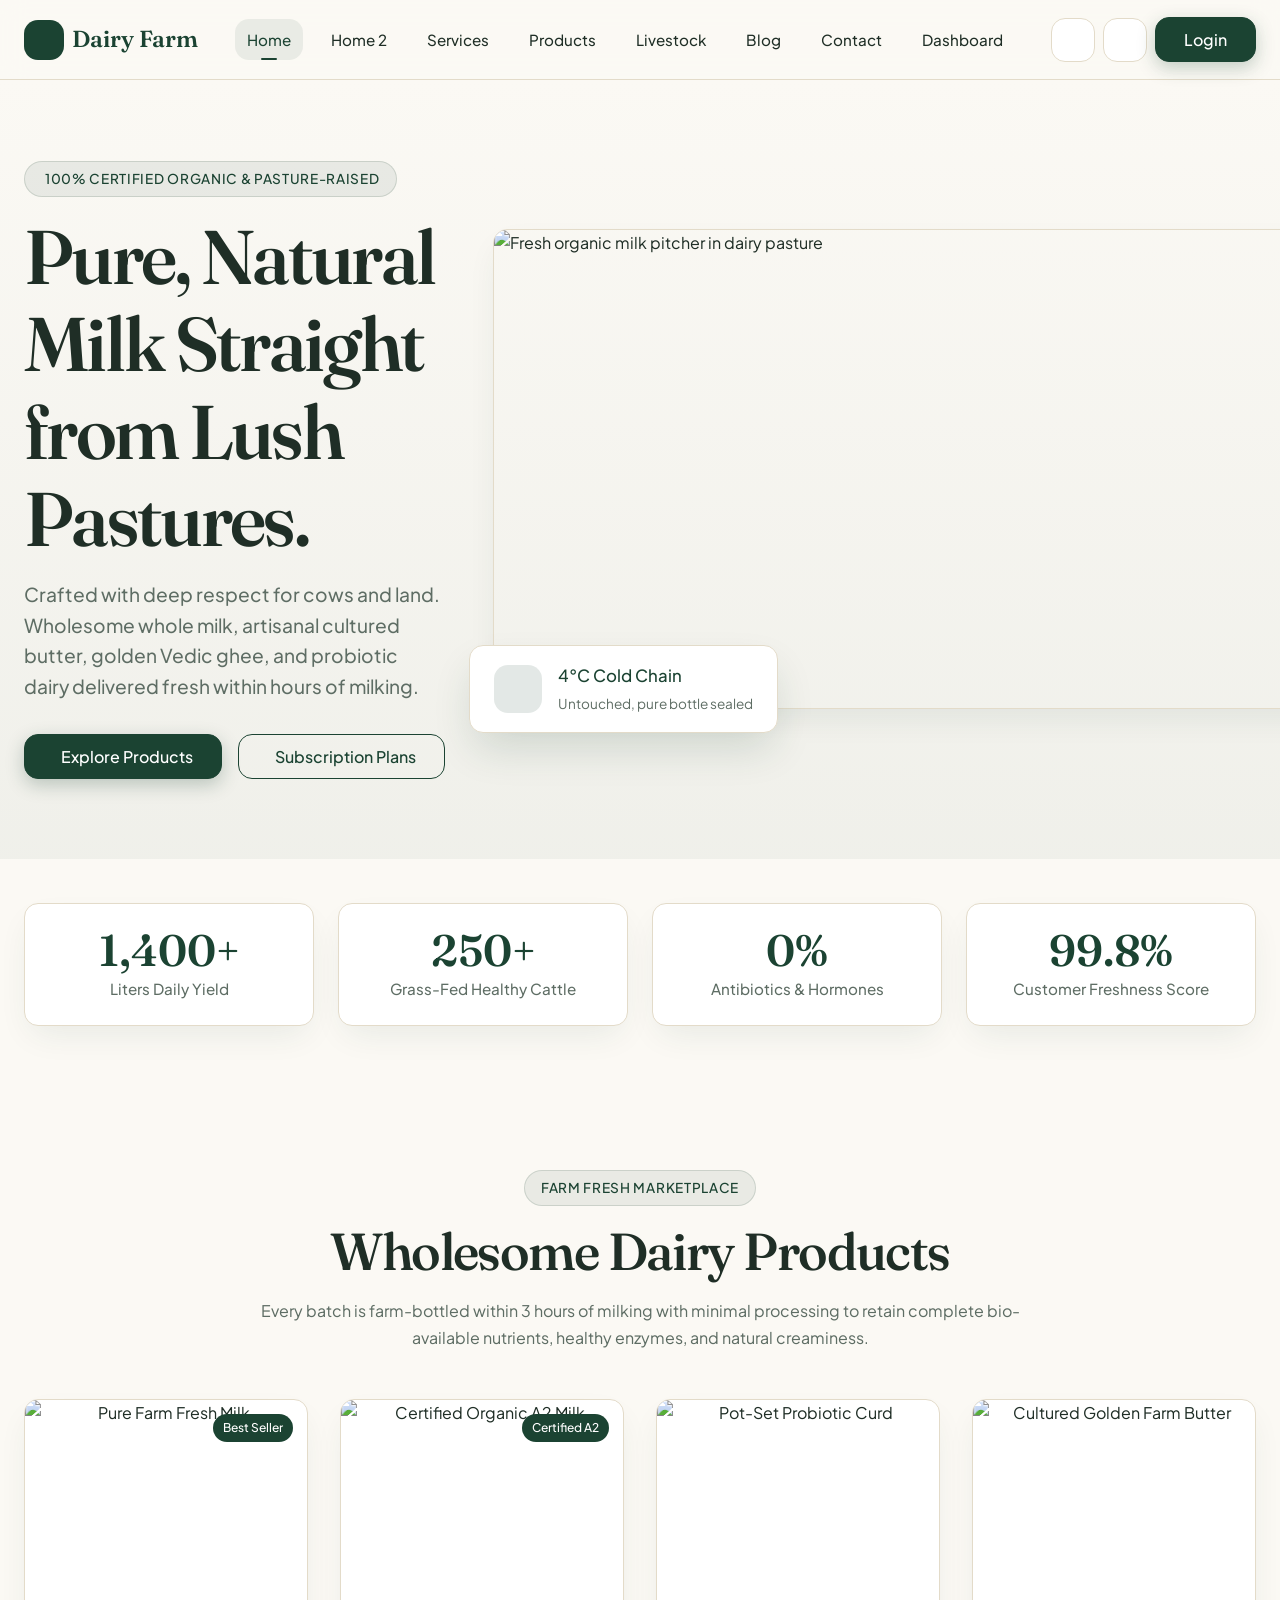
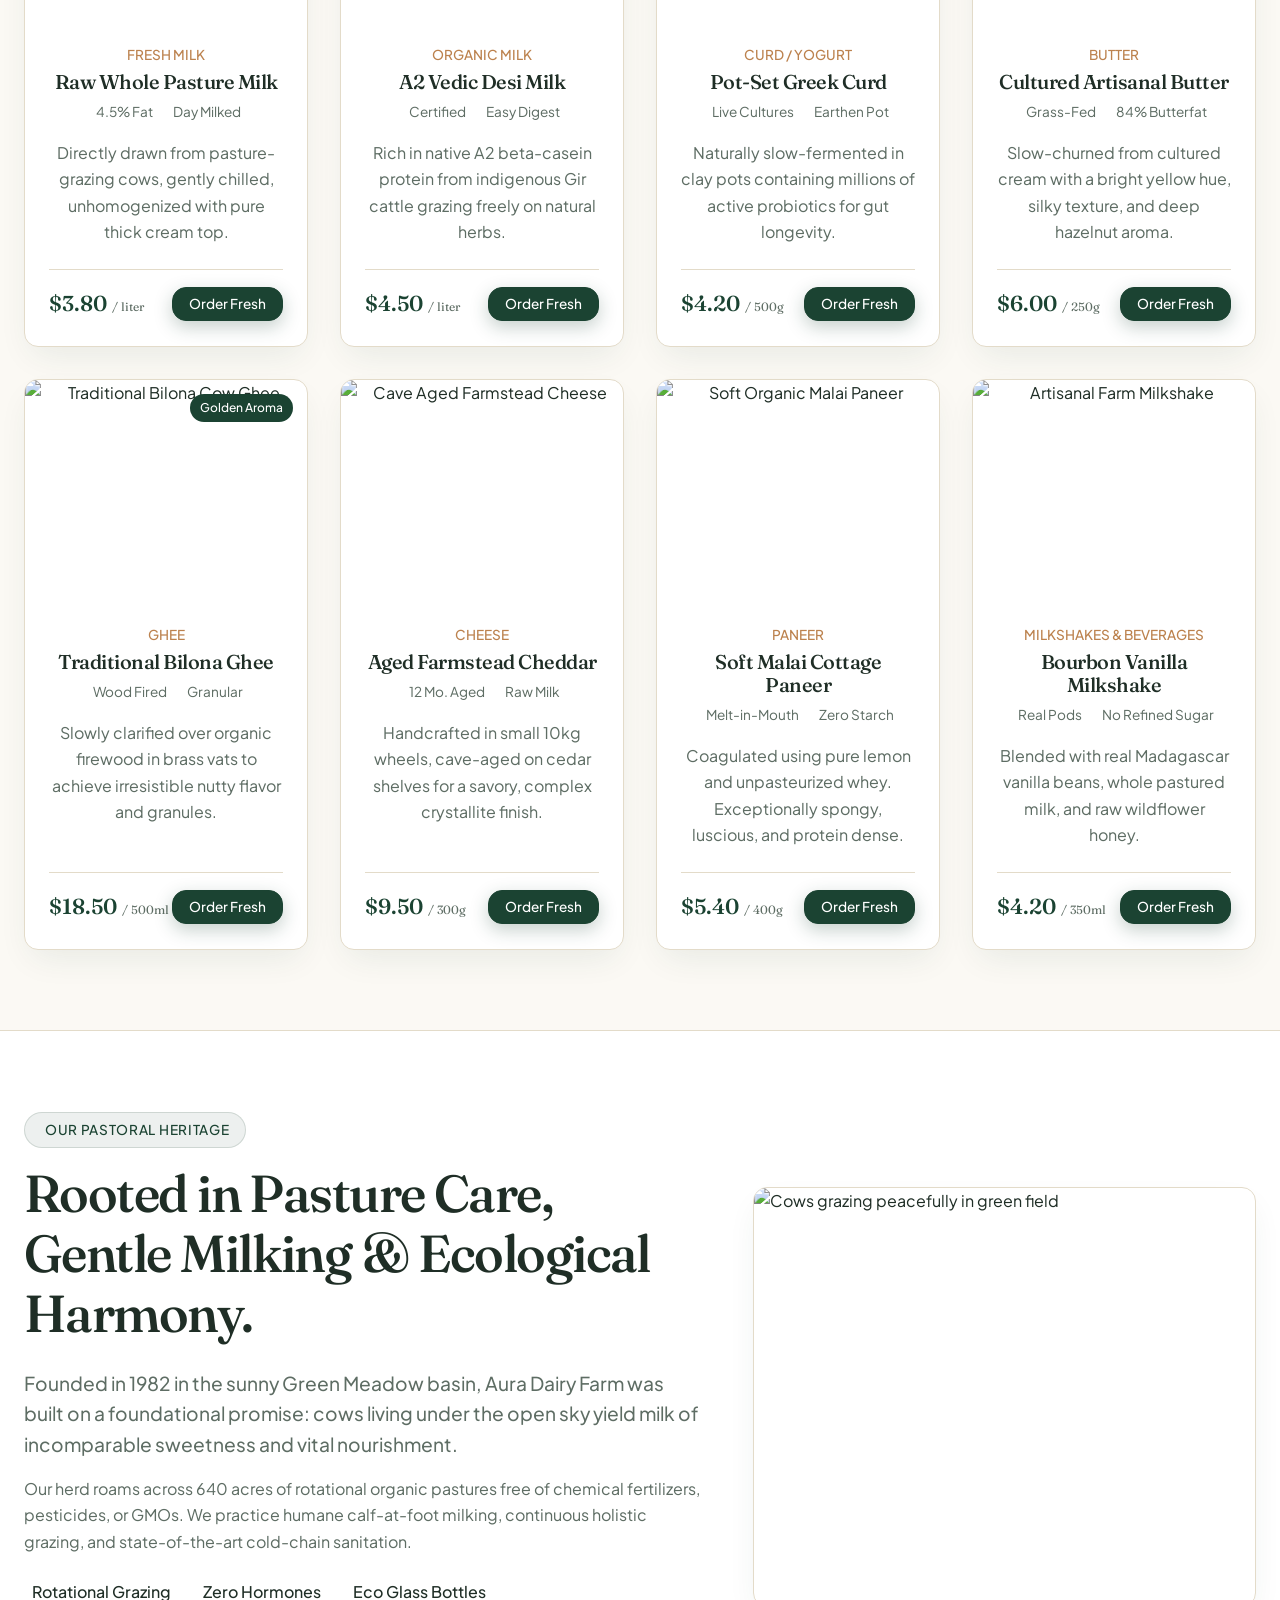
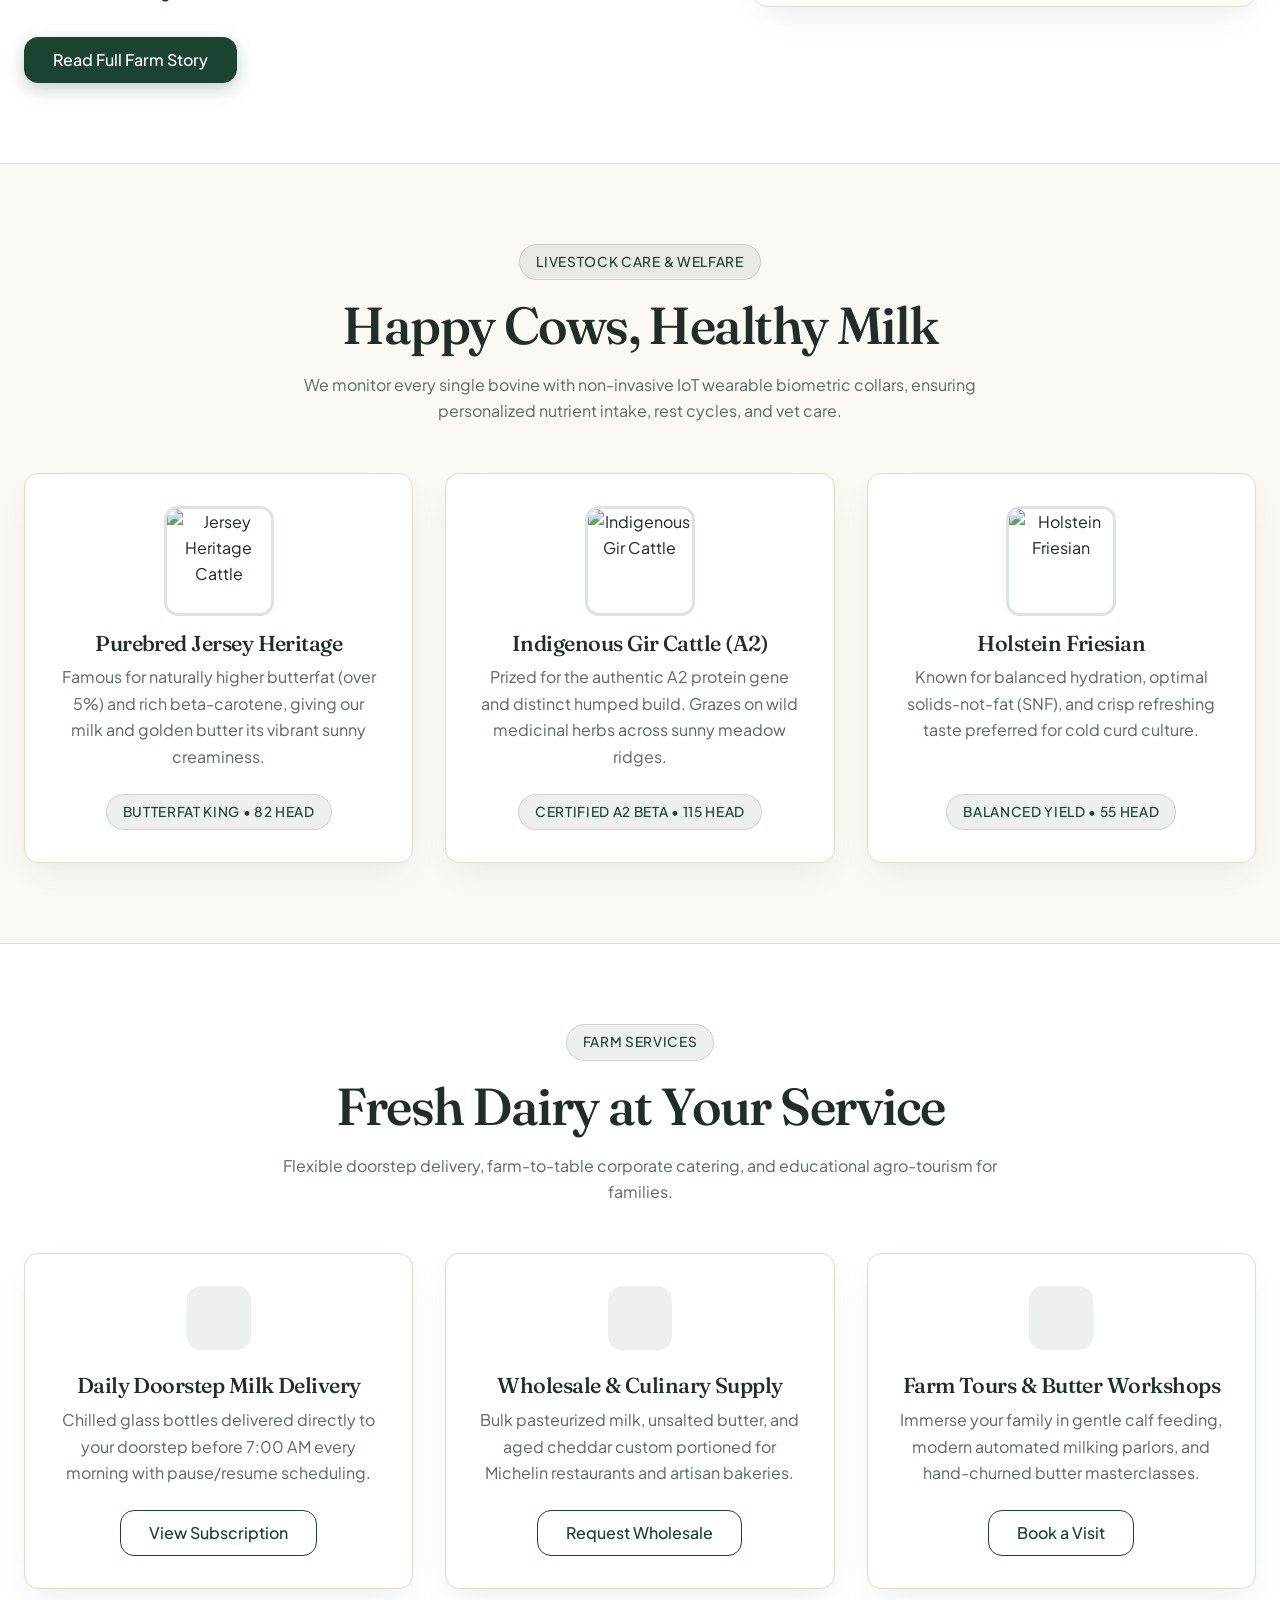
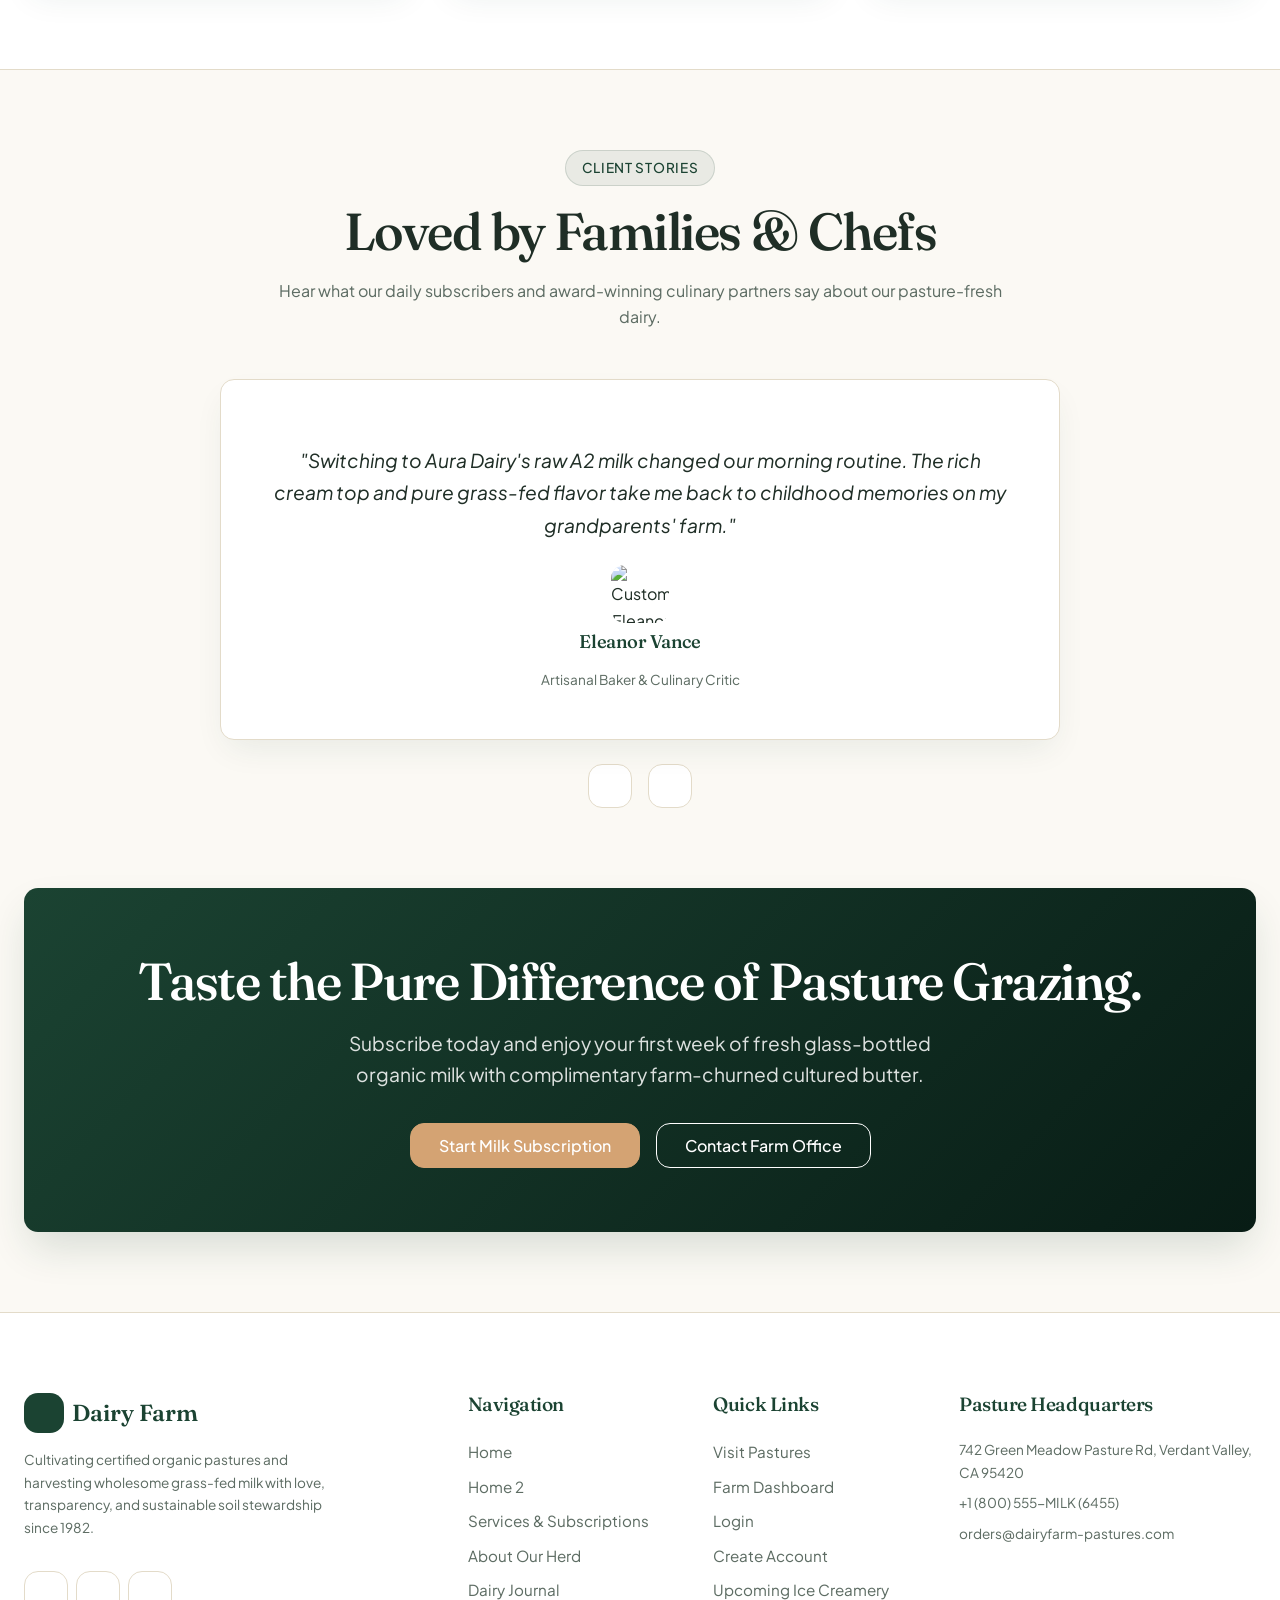
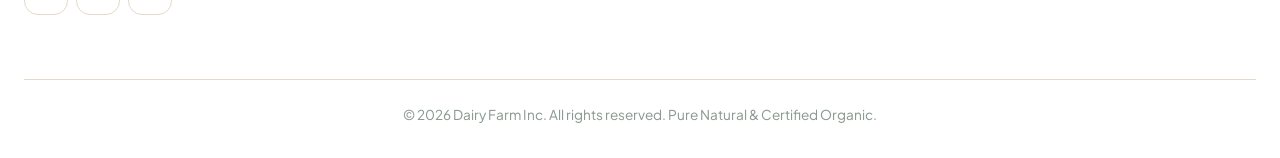
==== index.html @ 97880fdf "first commit" ====
<!DOCTYPE html>
<html lang="en">
<head>
  <meta charset="UTF-8">
  <meta name="viewport" content="width=device-width, initial-scale=1.0">
  <title>Dairy Farm - Pure Organic Milk & Artisanal Dairy Products</title>
  <meta name="description" content="Experience 100% grass-fed organic milk, farm-fresh butter, artisanal ghee, curd, and natural dairy products delivered fresh daily from pasture to doorstep.">
  
  <!-- Favicon -->
  <link rel="icon" type="image/svg+xml" href="data:image/svg+xml,<svg xmlns='http://www.w3.org/2000/svg' viewBox='0 0 24 24' fill='%231b4332'><path d='M19 13v6a2 2 0 0 1-2 2H7a2 2 0 0 1-2-2v-6a7 7 0 1 1 14 0z'/></svg>">
  
  <!-- Phosphor Icons CDN -->
  <link rel="stylesheet" type="text/css" href="https://unpkg.com/@phosphor-icons/web@2.1.1/src/regular/style.css">
  <link rel="stylesheet" type="text/css" href="https://unpkg.com/@phosphor-icons/web@2.1.1/src/bold/style.css">

  <!-- Core Stylesheets -->
  <link rel="stylesheet" href="assets/css/style.css">
  <link rel="stylesheet" href="assets/css/rtl.css">

  <!-- JSON-LD Structured Data for Local Farm Business -->
  <script type="application/ld+json">
  {
    "@context": "https://schema.org",
    "@type": "DairyFarm",
    "name": "Aura Dairy Farm",
    "image": "https://images.unsplash.com/photo-1500595046743-cd271d694d30?auto=format&fit=crop&w=1200&q=80",
    "description": "Artisanal dairy farm specializing in 100% grass-fed raw and pasteurized organic milk, handcrafted curd, cultured butter, and pure cow ghee.",
    "telephone": "+1-800-555-MILK",
    "address": {
      "@type": "PostalAddress",
      "streetAddress": "742 Green Meadow Pasture Rd",
      "addressLocality": "Verdant Valley",
      "addressRegion": "CA",
      "postalCode": "95420",
      "addressCountry": "US"
    },
    "openingHoursSpecification": {
      "@type": "OpeningHoursSpecification",
      "dayOfWeek": ["Monday", "Tuesday", "Wednesday", "Thursday", "Friday", "Saturday", "Sunday"],
      "opens": "05:00",
      "closes": "19:00"
    }
  }
  </script>
</head>
<body>

  <!-- ==========================================================================
       HEADER & NAVIGATION (STEP 4)
       ========================================================================== -->
  <header class="site-header">
    <div class="container header-container">
      <!-- Logo -->
      <a href="index.html" class="site-logo" aria-label="Dairy Farm Homepage">
        <span class="logo-icon-wrap">
          <i class="ph-bold ph-drop"></i>
        </span>
        Dairy Farm
      </a>

      <!-- Desktop Nav (>1024px) -->
      <nav class="nav-desktop" aria-label="Main Navigation">
        <a href="index.html" class="nav-link active">Home</a>
        <a href="home2.html" class="nav-link">Home 2</a>
        <a href="services.html" class="nav-link">Services</a>
        <a href="#products" class="nav-link">Products</a>
        <a href="#livestock" class="nav-link">Livestock</a>
        <a href="blog.html" class="nav-link">Blog</a>
        <a href="contact.html" class="nav-link">Contact</a>
        <a href="dashboard.html" class="nav-link">Dashboard</a>
      </nav>

      <!-- Header Actions -->
      <div class="header-actions">
        <!-- RTL Toggle Button (Double Arrow Icon ⇆) -->
        <button type="button" class="btn-icon rtl-toggle-btn" aria-label="Toggle RTL Direction" title="Toggle RTL">
          <i class="ph-bold ph-arrows-left-right"></i>
        </button>

        <!-- Theme Toggle (Visible only on >1024px) -->
        <button type="button" class="btn-icon theme-toggle-btn" aria-label="Toggle Dark/Light Mode" title="Toggle Theme">
          <i class="ph-bold ph-moon"></i>
        </button>

        <!-- Login Button labeled strictly "Login" -->
        <a href="login.html" class="btn btn-primary" id="headerLoginBtn">Login</a>

        <!-- Hamburger Button (<= 1024px) -->
        <button type="button" class="hamburger-btn" aria-label="Open Mobile Menu">
          <i class="ph-bold ph-list"></i>
        </button>
      </div>
    </div>
  </header>

  <!-- Mobile Slide Drawer Overlay & Menu (<= 1024px) -->
  <div class="mobile-drawer-overlay"></div>
  <aside class="mobile-drawer" aria-label="Mobile Menu">
    <div class="drawer-header">
      <a href="index.html" class="site-logo">
        <span class="logo-icon-wrap"><i class="ph-bold ph-drop"></i></span>
        Dairy Farm
      </a>
      <button type="button" class="drawer-close-btn" aria-label="Close Menu">
        <i class="ph-bold ph-x"></i>
      </button>
    </div>

    <nav class="mobile-nav-links">
      <a href="index.html" class="mobile-nav-link active"><i class="ph ph-house"></i> Home</a>
      <a href="home2.html" class="mobile-nav-link"><i class="ph ph-sparkle"></i> Home 2</a>
      <a href="services.html" class="mobile-nav-link"><i class="ph ph-gear"></i> Services</a>
      <a href="#products" class="mobile-nav-link"><i class="ph ph-shopping-bag"></i> Products</a>
      <a href="#livestock" class="mobile-nav-link"><i class="ph ph-paw-print"></i> Livestock</a>
      <a href="blog.html" class="mobile-nav-link"><i class="ph ph-newspaper"></i> Blog</a>
      <a href="contact.html" class="mobile-nav-link"><i class="ph ph-envelope-simple"></i> Contact</a>
      <a href="dashboard.html" class="mobile-nav-link"><i class="ph ph-chart-pie-slice"></i> Dashboard</a>
    </nav>

    <div class="drawer-footer-actions">
      <!-- Step 6: Theme toggle placed INSIDE hamburger drawer for <= 1024px -->
      <div class="drawer-toggle-row">
        <span>Dark Mode</span>
        <button type="button" class="btn-icon theme-toggle-btn" aria-label="Toggle Dark Mode">
          <i class="ph-bold ph-moon"></i>
        </button>
      </div>
      <div class="drawer-toggle-row">
        <span>RTL Layout</span>
        <button type="button" class="btn-icon rtl-toggle-btn" aria-label="Toggle RTL Direction">
          <i class="ph-bold ph-arrows-left-right"></i>
        </button>
      </div>
      <a href="login.html" class="btn btn-primary" style="width: 100%;">Login</a>
    </div>
  </aside>

  <main>
    <!-- ==========================================================================
         1. HERO SECTION (STEP 9.1 & 11: ANIMATIONS REQUIRED)
         ========================================================================== -->
    <section class="hero-section">
      <div class="container hero-content-wrap">
        <div class="hero-text">
          <div class="section-badge">
            <i class="ph-bold ph-leaf"></i> 100% Certified Organic & Pasture-Raised
          </div>
          <h1 class="hero-title">Pure, Natural Milk Straight from Lush Pastures.</h1>
          <p class="hero-subtitle">
            Crafted with deep respect for cows and land. Wholesome whole milk, artisanal cultured butter, golden Vedic ghee, and probiotic dairy delivered fresh within hours of milking.
          </p>
          <div class="hero-btn-group">
            <a href="#products" class="btn btn-primary">
              <i class="ph-bold ph-shopping-cart"></i> Explore Products
            </a>
            <a href="services.html" class="btn btn-secondary">
              <i class="ph-bold ph-calendar-check"></i> Subscription Plans
            </a>
          </div>
        </div>

        <div class="hero-media-wrap">
          <img src="https://images.unsplash.com/photo-1527153857715-3908f2ae5e81?auto=format&fit=crop&w=900&q=80" alt="Fresh organic milk pitcher in dairy pasture" class="hero-main-img" width="900" height="480">
          <div class="hero-floating-card">
            <div class="hero-floating-icon">
              <i class="ph-bold ph-shield-check"></i>
            </div>
            <div>
              <strong style="display: block; font-size: 1.05rem; color: var(--color-primary);">4°C Cold Chain</strong>
              <small style="color: var(--color-text-muted);">Untouched, pure bottle sealed</small>
            </div>
          </div>
        </div>
      </div>
    </section>

    <!-- ==========================================================================
         2. CORE STATS / QUALITY METRICS
         ========================================================================== -->
    <section class="container" style="margin-block-start: -20px; position: relative; z-index: 10;">
      <div class="metrics-grid">
        <div class="metric-item">
          <span class="metric-value">1,400+</span>
          <span class="metric-label">Liters Daily Yield</span>
        </div>
        <div class="metric-item">
          <span class="metric-value">250+</span>
          <span class="metric-label">Grass-Fed Healthy Cattle</span>
        </div>
        <div class="metric-item">
          <span class="metric-value">0%</span>
          <span class="metric-label">Antibiotics & Hormones</span>
        </div>
        <div class="metric-item">
          <span class="metric-value">99.8%</span>
          <span class="metric-label">Customer Freshness Score</span>
        </div>
      </div>
    </section>

    <!-- ==========================================================================
         3. PRODUCT CATEGORIES (STEP 9 & Niche Specifics)
         Fresh Milk, Organic Milk, Curd/Yogurt, Butter, Ghee, Cheese, Paneer, Milkshakes
         ========================================================================== -->
    <section class="section-padding" id="products">
      <div class="container">
        <div class="section-header">
          <span class="section-badge">Farm Fresh Marketplace</span>
          <h2 class="section-title">Wholesome Dairy Products</h2>
          <p class="section-subtext">Every batch is farm-bottled within 3 hours of milking with minimal processing to retain complete bio-available nutrients, healthy enzymes, and natural creaminess.</p>
        </div>

        <div class="card-grid">
          <!-- 1. Fresh Milk -->
          <article class="product-card product-item-wrap" data-category="milk">
            <span class="product-badge">Best Seller</span>
            <div class="product-thumb-wrap">
              <img src="https://images.unsplash.com/photo-1550583724-b2692b85b150?auto=format&fit=crop&w=600&q=80" alt="Pure Farm Fresh Milk" class="product-thumb" loading="lazy">
            </div>
            <div class="product-content">
              <span class="product-category-tag">Fresh Milk</span>
              <h3 class="product-title">Raw Whole Pasture Milk</h3>
              <div class="product-specs">
                <span class="product-spec-item"><i class="ph ph-drop"></i> 4.5% Fat</span>
                <span class="product-spec-item"><i class="ph ph-clock"></i> Day Milked</span>
              </div>
              <p class="card-text">Directly drawn from pasture-grazing cows, gently chilled, unhomogenized with pure thick cream top.</p>
              <div class="product-price-row">
                <span class="product-price">$3.80 <small style="font-size:0.75rem; color:var(--color-text-muted);">/ liter</small></span>
                <a href="services.html" class="btn btn-primary" style="padding: 8px 16px; font-size: 0.85rem;">Order Fresh</a>
              </div>
            </div>
          </article>

          <!-- 2. Organic Milk -->
          <article class="product-card product-item-wrap" data-category="milk">
            <span class="product-badge">Certified A2</span>
            <div class="product-thumb-wrap">
              <img src="https://images.unsplash.com/photo-1563636619-e9143da7973b?auto=format&fit=crop&w=600&q=80" alt="Certified Organic A2 Milk" class="product-thumb" loading="lazy">
            </div>
            <div class="product-content">
              <span class="product-category-tag">Organic Milk</span>
              <h3 class="product-title">A2 Vedic Desi Milk</h3>
              <div class="product-specs">
                <span class="product-spec-item"><i class="ph ph-certificate"></i> Certified</span>
                <span class="product-spec-item"><i class="ph ph-heart"></i> Easy Digest</span>
              </div>
              <p class="card-text">Rich in native A2 beta-casein protein from indigenous Gir cattle grazing freely on natural herbs.</p>
              <div class="product-price-row">
                <span class="product-price">$4.50 <small style="font-size:0.75rem; color:var(--color-text-muted);">/ liter</small></span>
                <a href="services.html" class="btn btn-primary" style="padding: 8px 16px; font-size: 0.85rem;">Order Fresh</a>
              </div>
            </div>
          </article>

          <!-- 3. Curd / Yogurt -->
          <article class="product-card product-item-wrap" data-category="cultured">
            <div class="product-thumb-wrap">
              <img src="https://images.unsplash.com/photo-1488477181946-6428a0291777?auto=format&fit=crop&w=600&q=80" alt="Pot-Set Probiotic Curd" class="product-thumb" loading="lazy">
            </div>
            <div class="product-content">
              <span class="product-category-tag">Curd / Yogurt</span>
              <h3 class="product-title">Pot-Set Greek Curd</h3>
              <div class="product-specs">
                <span class="product-spec-item"><i class="ph ph-shield-plus"></i> Live Cultures</span>
                <span class="product-spec-item"><i class="ph ph-sparkle"></i> Earthen Pot</span>
              </div>
              <p class="card-text">Naturally slow-fermented in clay pots containing millions of active probiotics for gut longevity.</p>
              <div class="product-price-row">
                <span class="product-price">$4.20 <small style="font-size:0.75rem; color:var(--color-text-muted);">/ 500g</small></span>
                <a href="services.html" class="btn btn-primary" style="padding: 8px 16px; font-size: 0.85rem;">Order Fresh</a>
              </div>
            </div>
          </article>

          <!-- 4. Butter -->
          <article class="product-card product-item-wrap" data-category="butter">
            <div class="product-thumb-wrap">
              <img src="https://images.unsplash.com/photo-1589985270826-4b7bb135bc9d?auto=format&fit=crop&w=600&q=80" alt="Cultured Golden Farm Butter" class="product-thumb" loading="lazy">
            </div>
            <div class="product-content">
              <span class="product-category-tag">Butter</span>
              <h3 class="product-title">Cultured Artisanal Butter</h3>
              <div class="product-specs">
                <span class="product-spec-item"><i class="ph ph-flower"></i> Grass-Fed</span>
                <span class="product-spec-item"><i class="ph ph-scales"></i> 84% Butterfat</span>
              </div>
              <p class="card-text">Slow-churned from cultured cream with a bright yellow hue, silky texture, and deep hazelnut aroma.</p>
              <div class="product-price-row">
                <span class="product-price">$6.00 <small style="font-size:0.75rem; color:var(--color-text-muted);">/ 250g</small></span>
                <a href="services.html" class="btn btn-primary" style="padding: 8px 16px; font-size: 0.85rem;">Order Fresh</a>
              </div>
            </div>
          </article>

          <!-- 5. Ghee -->
          <article class="product-card product-item-wrap" data-category="ghee">
            <span class="product-badge">Golden Aroma</span>
            <div class="product-thumb-wrap">
              <img src="https://images.unsplash.com/photo-1628088062854-d1870b4553da?auto=format&fit=crop&w=600&q=80" alt="Traditional Bilona Cow Ghee" class="product-thumb" loading="lazy">
            </div>
            <div class="product-content">
              <span class="product-category-tag">Ghee</span>
              <h3 class="product-title">Traditional Bilona Ghee</h3>
              <div class="product-specs">
                <span class="product-spec-item"><i class="ph ph-fire"></i> Wood Fired</span>
                <span class="product-spec-item"><i class="ph ph-sun"></i> Granular</span>
              </div>
              <p class="card-text">Slowly clarified over organic firewood in brass vats to achieve irresistible nutty flavor and granules.</p>
              <div class="product-price-row">
                <span class="product-price">$18.50 <small style="font-size:0.75rem; color:var(--color-text-muted);">/ 500ml</small></span>
                <a href="services.html" class="btn btn-primary" style="padding: 8px 16px; font-size: 0.85rem;">Order Fresh</a>
              </div>
            </div>
          </article>

          <!-- 6. Cheese -->
          <article class="product-card product-item-wrap" data-category="cheese">
            <div class="product-thumb-wrap">
              <img src="https://images.unsplash.com/photo-1452195100486-9cc805987862?auto=format&fit=crop&w=600&q=80" alt="Cave Aged Farmstead Cheese" class="product-thumb" loading="lazy">
            </div>
            <div class="product-content">
              <span class="product-category-tag">Cheese</span>
              <h3 class="product-title">Aged Farmstead Cheddar</h3>
              <div class="product-specs">
                <span class="product-spec-item"><i class="ph ph-timer"></i> 12 Mo. Aged</span>
                <span class="product-spec-item"><i class="ph ph-fingerprint"></i> Raw Milk</span>
              </div>
              <p class="card-text">Handcrafted in small 10kg wheels, cave-aged on cedar shelves for a savory, complex crystallite finish.</p>
              <div class="product-price-row">
                <span class="product-price">$9.50 <small style="font-size:0.75rem; color:var(--color-text-muted);">/ 300g</small></span>
                <a href="services.html" class="btn btn-primary" style="padding: 8px 16px; font-size: 0.85rem;">Order Fresh</a>
              </div>
            </div>
          </article>

          <!-- 7. Paneer -->
          <article class="product-card product-item-wrap" data-category="paneer">
            <div class="product-thumb-wrap">
              <img src="https://images.unsplash.com/photo-1631452180519-c014fe946bc7?auto=format&fit=crop&w=600&q=80" alt="Soft Organic Malai Paneer" class="product-thumb" loading="lazy">
            </div>
            <div class="product-content">
              <span class="product-category-tag">Paneer</span>
              <h3 class="product-title">Soft Malai Cottage Paneer</h3>
              <div class="product-specs">
                <span class="product-spec-item"><i class="ph ph-feather"></i> Melt-in-Mouth</span>
                <span class="product-spec-item"><i class="ph ph-check"></i> Zero Starch</span>
              </div>
              <p class="card-text">Coagulated using pure lemon and unpasteurized whey. Exceptionally spongy, luscious, and protein dense.</p>
              <div class="product-price-row">
                <span class="product-price">$5.40 <small style="font-size:0.75rem; color:var(--color-text-muted);">/ 400g</small></span>
                <a href="services.html" class="btn btn-primary" style="padding: 8px 16px; font-size: 0.85rem;">Order Fresh</a>
              </div>
            </div>
          </article>

          <!-- 8. Milkshakes & Dairy Drinks -->
          <article class="product-card product-item-wrap" data-category="drinks">
            <div class="product-thumb-wrap">
              <img src="https://images.unsplash.com/photo-1572490122747-3968b75cc699?auto=format&fit=crop&w=600&q=80" alt="Artisanal Farm Milkshake" class="product-thumb" loading="lazy">
            </div>
            <div class="product-content">
              <span class="product-category-tag">Milkshakes & Beverages</span>
              <h3 class="product-title">Bourbon Vanilla Milkshake</h3>
              <div class="product-specs">
                <span class="product-spec-item"><i class="ph ph-glass-water"></i> Real Pods</span>
                <span class="product-spec-item"><i class="ph ph-sparkle"></i> No Refined Sugar</span>
              </div>
              <p class="card-text">Blended with real Madagascar vanilla beans, whole pastured milk, and raw wildflower honey.</p>
              <div class="product-price-row">
                <span class="product-price">$4.20 <small style="font-size:0.75rem; color:var(--color-text-muted);">/ 350ml</small></span>
                <a href="services.html" class="btn btn-primary" style="padding: 8px 16px; font-size: 0.85rem;">Order Fresh</a>
              </div>
            </div>
          </article>
        </div>
      </div>
    </section>

    <!-- ==========================================================================
         4. ABOUT / FARM STORY & SUSTAINABILITY (STEP 9.1)
         ========================================================================== -->
    <section class="section-padding" style="background: var(--color-surface); border-block: 1px solid var(--color-border);" id="about">
      <div class="container">
        <div class="hero-content-wrap">
          <div>
            <span class="section-badge"><i class="ph-bold ph-heart"></i> Our Pastoral Heritage</span>
            <h2 style="text-align: left; font-size: var(--size-h2); line-height: 1.15; margin-block-end: var(--space-4);">Rooted in Pasture Care, Gentle Milking & Ecological Harmony.</h2>
            <p class="lead">Founded in 1982 in the sunny Green Meadow basin, Aura Dairy Farm was built on a foundational promise: cows living under the open sky yield milk of incomparable sweetness and vital nourishment.</p>
            <p>Our herd roams across 640 acres of rotational organic pastures free of chemical fertilizers, pesticides, or GMOs. We practice humane calf-at-foot milking, continuous holistic grazing, and state-of-the-art cold-chain sanitation.</p>
            
            <div style="display: flex; gap: var(--space-4); margin-block: var(--space-4);">
              <div style="display: flex; align-items: center; gap: var(--space-2);">
                <i class="ph-bold ph-check-circle" style="color: var(--color-primary); font-size: 1.4rem;"></i>
                <strong>Rotational Grazing</strong>
              </div>
              <div style="display: flex; align-items: center; gap: var(--space-2);">
                <i class="ph-bold ph-check-circle" style="color: var(--color-primary); font-size: 1.4rem;"></i>
                <strong>Zero Hormones</strong>
              </div>
              <div style="display: flex; align-items: center; gap: var(--space-2);">
                <i class="ph-bold ph-check-circle" style="color: var(--color-primary); font-size: 1.4rem;"></i>
                <strong>Eco Glass Bottles</strong>
              </div>
            </div>

            <a href="about.html" class="btn btn-primary" style="margin-block-start: var(--space-2);">Read Full Farm Story</a>
          </div>

          <div>
            <img src="https://images.unsplash.com/photo-1500595046743-cd271d694d30?auto=format&fit=crop&w=800&q=80" alt="Cows grazing peacefully in green field" style="width: 100%; height: 420px; object-fit: cover; border-radius: var(--radius-global); box-shadow: var(--shadow-global); border: 1px solid var(--color-border);" loading="lazy">
          </div>
        </div>
      </div>
    </section>

    <!-- ==========================================================================
         5. LIVESTOCK MANAGEMENT & WELFARE HIGHLIGHTS (STEP 9.1 & 3)
         ========================================================================== -->
    <section class="section-padding" id="livestock">
      <div class="container">
        <div class="section-header">
          <span class="section-badge">Livestock Care & Welfare</span>
          <h2 class="section-title">Happy Cows, Healthy Milk</h2>
          <p class="section-subtext">We monitor every single bovine with non-invasive IoT wearable biometric collars, ensuring personalized nutrient intake, rest cycles, and vet care.</p>
        </div>

        <div class="livestock-grid">
          <div class="livestock-card">
            <img src="https://images.unsplash.com/photo-1546445317-29f4545e9d53?auto=format&fit=crop&w=350&q=80" alt="Jersey Heritage Cattle" class="livestock-avatar" loading="lazy">
            <h3 class="card-title">Purebred Jersey Heritage</h3>
            <p class="card-text">Famous for naturally higher butterfat (over 5%) and rich beta-carotene, giving our milk and golden butter its vibrant sunny creaminess.</p>
            <div class="card-footer">
              <span class="section-badge" style="margin: 0;">Butterfat King • 82 Head</span>
            </div>
          </div>

          <div class="livestock-card">
            <img src="https://images.unsplash.com/photo-1570042225831-d98fa7577f1e?auto=format&fit=crop&w=350&q=80" alt="Indigenous Gir Cattle" class="livestock-avatar" loading="lazy">
            <h3 class="card-title">Indigenous Gir Cattle (A2)</h3>
            <p class="card-text">Prized for the authentic A2 protein gene and distinct humped build. Grazes on wild medicinal herbs across sunny meadow ridges.</p>
            <div class="card-footer">
              <span class="section-badge" style="margin: 0;">Certified A2 Beta • 115 Head</span>
            </div>
          </div>

          <div class="livestock-card">
            <img src="https://images.unsplash.com/photo-1527153857715-3908f2ae5e81?auto=format&fit=crop&w=350&q=80" alt="Holstein Friesian" class="livestock-avatar" loading="lazy">
            <h3 class="card-title">Holstein Friesian</h3>
            <p class="card-text">Known for balanced hydration, optimal solids-not-fat (SNF), and crisp refreshing taste preferred for cold curd culture.</p>
            <div class="card-footer">
              <span class="section-badge" style="margin: 0;">Balanced Yield • 55 Head</span>
            </div>
          </div>
        </div>
      </div>
    </section>

    <!-- ==========================================================================
         6. SERVICES & SUBSCRIPTIONS (STEP 9.1 & 3)
         ========================================================================== -->
    <section class="section-padding" style="background: var(--color-surface); border-block: 1px solid var(--color-border);" id="services">
      <div class="container">
        <div class="section-header">
          <span class="section-badge">Farm Services</span>
          <h2 class="section-title">Fresh Dairy at Your Service</h2>
          <p class="section-subtext">Flexible doorstep delivery, farm-to-table corporate catering, and educational agro-tourism for families.</p>
        </div>

        <div class="card-grid">
          <div class="card">
            <div class="card-icon">
              <i class="ph ph-van"></i>
            </div>
            <h3 class="card-title">Daily Doorstep Milk Delivery</h3>
            <p class="card-text">Chilled glass bottles delivered directly to your doorstep before 7:00 AM every morning with pause/resume scheduling.</p>
            <div class="card-footer">
              <a href="services.html" class="btn btn-secondary">View Subscription</a>
            </div>
          </div>

          <div class="card">
            <div class="card-icon">
              <i class="ph ph-buildings"></i>
            </div>
            <h3 class="card-title">Wholesale & Culinary Supply</h3>
            <p class="card-text">Bulk pasteurized milk, unsalted butter, and aged cheddar custom portioned for Michelin restaurants and artisan bakeries.</p>
            <div class="card-footer">
              <a href="contact.html" class="btn btn-secondary">Request Wholesale</a>
            </div>
          </div>

          <div class="card">
            <div class="card-icon">
              <i class="ph ph-compass"></i>
            </div>
            <h3 class="card-title">Farm Tours & Butter Workshops</h3>
            <p class="card-text">Immerse your family in gentle calf feeding, modern automated milking parlors, and hand-churned butter masterclasses.</p>
            <div class="card-footer">
              <a href="contact.html" class="btn btn-secondary">Book a Visit</a>
            </div>
          </div>
        </div>
      </div>
    </section>

    <!-- ==========================================================================
         7. TESTIMONIALS (STEP 9.1 & 11)
         ========================================================================== -->
    <section class="section-padding">
      <div class="container">
        <div class="section-header">
          <span class="section-badge">Client Stories</span>
          <h2 class="section-title">Loved by Families & Chefs</h2>
          <p class="section-subtext">Hear what our daily subscribers and award-winning culinary partners say about our pasture-fresh dairy.</p>
        </div>

        <div class="testimonial-wrapper">
          <div class="testimonial-card">
            <i class="ph-bold ph-quotes quote-icon"></i>
            <p class="testimonial-quote">"Switching to Aura Dairy's raw A2 milk changed our morning routine. The rich cream top and pure grass-fed flavor take me back to childhood memories on my grandparents' farm."</p>
            <img src="https://images.unsplash.com/photo-1544005313-94ddf0286df2?auto=format&fit=crop&w=150&q=80" alt="Customer Eleanor Vance" class="testimonial-author-avatar">
            <h4 class="testimonial-author-name">Eleanor Vance</h4>
            <span class="testimonial-author-role">Artisanal Baker & Culinary Critic</span>
          </div>

          <div class="testimonial-nav-btns">
            <button type="button" class="btn-icon" id="prevTestimonial" aria-label="Previous Testimonial">
              <i class="ph-bold ph-caret-left"></i>
            </button>
            <button type="button" class="btn-icon" id="nextTestimonial" aria-label="Next Testimonial">
              <i class="ph-bold ph-caret-right"></i>
            </button>
          </div>
        </div>
      </div>
    </section>

    <!-- ==========================================================================
         8. FULL-WIDTH CALL TO ACTION (STEP 9.1 & 3)
         ========================================================================== -->
    <section class="container" style="margin-block-end: var(--space-8);">
      <div class="cta-banner">
        <h2>Taste the Pure Difference of Pasture Grazing.</h2>
        <p>Subscribe today and enjoy your first week of fresh glass-bottled organic milk with complimentary farm-churned cultured butter.</p>
        <div class="cta-btn-group">
          <a href="services.html" class="btn btn-accent" style="color: #ffffff;">Start Milk Subscription</a>
          <a href="contact.html" class="btn btn-secondary" style="border-color: #ffffff; color: #ffffff;">Contact Farm Office</a>
        </div>
      </div>
    </section>
  </main>

  <!-- ==========================================================================
       FOOTER RULES (STEP 10)
       - >1024px: Multi-column horizontal grid
       - 768px-1024px: Properly aligned grid/stacked
       - <768px: Single column, center aligned
       - Copyright line always at bottom, centered
       ========================================================================== -->
  <footer class="site-footer">
    <div class="container">
      <div class="footer-grid">
        <div class="footer-col">
          <a href="index.html" class="site-logo" style="margin-block-end: var(--space-3);">
            <span class="logo-icon-wrap"><i class="ph-bold ph-drop"></i></span>
            Dairy Farm
          </a>
          <p style="font-size: var(--size-caption); max-width: 320px;">
            Cultivating certified organic pastures and harvesting wholesome grass-fed milk with love, transparency, and sustainable soil stewardship since 1982.
          </p>
          <div class="footer-social-row">
            <a href="#" class="btn-icon" aria-label="Facebook"><i class="ph ph-facebook-logo"></i></a>
            <a href="#" class="btn-icon" aria-label="Instagram"><i class="ph ph-instagram-logo"></i></a>
            <a href="#" class="btn-icon" aria-label="Youtube"><i class="ph ph-youtube-logo"></i></a>
          </div>
        </div>

        <div class="footer-col">
          <h4 class="footer-col-title">Navigation</h4>
          <ul class="footer-links">
            <li><a href="index.html">Home</a></li>
            <li><a href="home2.html">Home 2</a></li>
            <li><a href="services.html">Services & Subscriptions</a></li>
            <li><a href="about.html">About Our Herd</a></li>
            <li><a href="blog.html">Dairy Journal</a></li>
          </ul>
        </div>

        <div class="footer-col">
          <h4 class="footer-col-title">Quick Links</h4>
          <ul class="footer-links">
            <li><a href="contact.html">Visit Pastures</a></li>
            <li><a href="dashboard.html">Farm Dashboard</a></li>
            <li><a href="login.html">Login</a></li>
            <li><a href="register.html">Create Account</a></li>
            <li><a href="coming-soon.html">Upcoming Ice Creamery</a></li>
          </ul>
        </div>

        <div class="footer-col">
          <h4 class="footer-col-title">Pasture Headquarters</h4>
          <p style="font-size: var(--size-caption); margin-block-end: 8px;">
            <i class="ph ph-map-pin"></i> 742 Green Meadow Pasture Rd, Verdant Valley, CA 95420
          </p>
          <p style="font-size: var(--size-caption); margin-block-end: 8px;">
            <i class="ph ph-phone"></i> +1 (800) 555-MILK (6455)
          </p>
          <p style="font-size: var(--size-caption);">
            <i class="ph ph-envelope-simple"></i> orders@dairyfarm-pastures.com
          </p>
        </div>
      </div>

      <div class="footer-bottom">
        <p class="copyright-text">
          &copy; 2026 Dairy Farm Inc. All rights reserved. Pure Natural & Certified Organic.
        </p>
      </div>
    </div>
  </footer>

  <!-- Scripts -->
  <script src="assets/js/main.js"></script>
</body>
</html>
---- assets/css/style.css ----
/* ==========================================================================
   DAIRY FARM - DESIGN SYSTEM & MASTER STYLESHEET
   Aesthetic: Organic-Refined Agritech & Pure Dairy Artisan
   ========================================================================== */

/* Google Fonts Import: Fraunces (Headings, variable 100-900) & Plus Jakarta Sans (Body & UI, 300-800) */
@import url('https://fonts.googleapis.com/css2?family=Fraunces:ital,opsz,wght@0,9..144,300..700;1,9..144,300..700&family=Plus+Jakarta+Sans:wght@300;400;450;470;500;510;520;540;580;600&display=swap');

/* ==========================================================================
   1. CSS VARIABLES & DESIGN TOKENS
   ========================================================================== */
:root {
  /* --- Color Palette (Strictly 3 Core Colors: Primary, Secondary, Accent) --- */
  /* Primary: Deep Meadow Pasture Green */
  --color-primary: #1b4332;
  --color-primary-rgb: 27, 67, 50;
  --color-primary-light: #2d6a4f;
  --color-primary-dark: #081c15;

  /* Secondary: Pure Ivory Milk & Warm Cream */
  --color-secondary: #fbf9f4;
  --color-secondary-rgb: 251, 249, 244;
  --color-surface: #ffffff;
  --color-surface-soft: #f4efe6;
  --color-surface-hover: #ede6da;
  --color-border: #e3dbc9;
  --color-border-subtle: #eee8dc;

  /* Accent: Golden Honey Butter & Rich Ghee Tone */
  --color-accent: #d4a373;
  --color-accent-rgb: 212, 163, 115;
  --color-accent-light: #e6be94;
  --color-accent-dark: #bc824e;

  /* Text & Feedback */
  --color-text-main: #1f2e26;
  --color-text-muted: #5e6d64;
  --color-text-light: #8a9a90;
  --color-text-inverse: #ffffff;

  --color-danger: #c94a4a;
  --color-success: #2d6a4f;
  --color-warning: #d4a373;

  /* --- Typography Families --- */
  --font-heading: 'Fraunces', Georgia, serif;
  --font-body: 'Plus Jakarta Sans', system-ui, -apple-system, sans-serif;

  /* --- Typography Weights (Strictly <= 580 for H1-H3) --- */
  --weight-h1: 580;
  --weight-h2: 540;
  --weight-h3: 520;
  --weight-h4: 500;
  --weight-body: 420;
  --weight-lead: 460;
  --weight-btn: 510;
  --weight-label: 470;
  --weight-caption: 400;
  --weight-bold-inline: 500;

  /* --- Typography Sizes --- */
  --size-h1: 4.75rem; /* ~76px */
  --size-h2: 3.25rem; /* ~52px */
  --size-h3: 2.25rem; /* ~36px */
  --size-h4: 1.65rem; /* ~26px */
  --size-body: 1rem;    /* 16px */
  --size-lead: 1.2rem;  /* 19px */
  --size-btn: 1rem;     /* 16px */
  --size-label: 0.95rem;/* 15.2px */
  --size-caption: 0.85rem;/* 13.6px */

  /* --- Spacing Scale (8px base) --- */
  --space-1: 0.25rem; /* 4px */
  --space-2: 0.5rem;  /* 8px */
  --space-3: 1rem;    /* 16px */
  --space-4: 1.5rem;  /* 24px */
  --space-5: 2rem;    /* 32px */
  --space-6: 3rem;    /* 48px */
  --space-7: 4rem;    /* 64px */
  --space-8: 5rem;    /* 80px */
  --space-9: 6.5rem;  /* 104px */

  /* --- Border Radius: One value used globally --- */
  --radius-global: 14px;
  --radius-sm: 8px;
  --radius-pill: 9999px;

  /* --- Shadows: One shadow style used consistently --- */
  --shadow-global: 0 14px 34px -8px rgba(27, 67, 50, 0.09);
  --shadow-hover: 0 20px 42px -6px rgba(27, 67, 50, 0.16);

  /* Layout */
  --container-max: 1280px;
  --nav-height: 80px;
  --transition-smooth: all 0.3s cubic-bezier(0.25, 0.8, 0.25, 1);
}

/* --- Dark Theme Overrides --- */
[data-theme="dark"] {
  --color-primary: #52b788;
  --color-primary-rgb: 82, 183, 136;
  --color-primary-light: #74c69d;
  --color-primary-dark: #1b4332;

  --color-secondary: #0c1410;
  --color-secondary-rgb: 12, 20, 16;
  --color-surface: #131e18;
  --color-surface-soft: #192720;
  --color-surface-hover: #22352b;
  --color-border: #23372c;
  --color-border-subtle: #1c2b23;

  --color-accent: #e2b07d;
  --color-accent-rgb: 226, 176, 125;
  --color-accent-light: #ebd2b6;
  --color-accent-dark: #c5905a;

  --color-text-main: #f0f4f1;
  --color-text-muted: #a3b8ad;
  --color-text-light: #74887d;
  --color-text-inverse: #0c1410;

  --shadow-global: 0 14px 34px -8px rgba(0, 0, 0, 0.55);
  --shadow-hover: 0 20px 42px -6px rgba(0, 0, 0, 0.75);
}

/* ==========================================================================
   2. RESET & BASE ELEMENTS
   ========================================================================== */
*, *::before, *::after {
  box-sizing: border-box;
  margin: 0;
  padding: 0;
}

html {
  font-size: 16px;
  scroll-behavior: smooth;
  -webkit-text-size-adjust: 100%;
}

body {
  font-family: var(--font-body);
  font-weight: var(--weight-body);
  font-size: var(--size-body);
  line-height: 1.65;
  color: var(--color-text-main);
  background-color: var(--color-secondary);
  transition: background-color 0.3s ease, color 0.3s ease;
  overflow-x: hidden;
  min-height: 100vh;
  display: flex;
  flex-direction: column;
}

/* ==========================================================================
   3. TYPOGRAPHY SYSTEM (Max Weight 580 for H1-H3)
   ========================================================================== */
h1, h2, h3, h4, h5, h6 {
  font-family: var(--font-heading);
  color: var(--color-text-main);
  line-height: 1.15;
  letter-spacing: -0.025em;
  margin-block-end: var(--space-3);
}

h1 {
  font-size: var(--size-h1);
  font-weight: var(--weight-h1);
  letter-spacing: -0.035em;
}

h2 {
  font-size: var(--size-h2);
  font-weight: var(--weight-h2);
  letter-spacing: -0.03em;
}

h3 {
  font-size: var(--size-h3);
  font-weight: var(--weight-h3);
}

h4 {
  font-size: var(--size-h4);
  font-weight: var(--weight-h4);
}

p {
  font-size: var(--size-body);
  font-weight: var(--weight-body);
  line-height: 1.65;
  color: var(--color-text-muted);
  margin-block-end: var(--space-3);
}

p.lead {
  font-size: var(--size-lead);
  font-weight: var(--weight-lead);
  line-height: 1.6;
  color: var(--color-text-muted);
}

b, strong {
  font-weight: var(--weight-bold-inline);
}

small, .caption {
  font-size: var(--size-caption);
  font-weight: var(--weight-caption);
  color: var(--color-text-light);
}

a {
  color: inherit;
  text-decoration: none;
  transition: var(--transition-smooth);
}

img {
  max-width: 100%;
  height: auto;
  display: block;
}

/* ==========================================================================
   4. STEP 3: GLOBAL ALIGNMENT RULES
   ALL section headings -> text-align: center
   ALL section subtext -> text-align: center
   ========================================================================== */
.section-header {
  text-align: center;
  max-width: 760px;
  margin-inline: auto;
  margin-block-end: var(--space-6);
}

.section-header h2,
.section-header .section-title {
  text-align: center;
}

.section-header p,
.section-header .section-subtext {
  text-align: center;
  margin-inline: auto;
}

.section-badge {
  display: inline-flex;
  align-items: center;
  gap: var(--space-1);
  padding: 6px 16px;
  background-color: rgba(var(--color-primary-rgb), 0.08);
  color: var(--color-primary);
  border-radius: var(--radius-pill);
  font-size: var(--size-caption);
  font-weight: var(--weight-btn);
  letter-spacing: 0.05em;
  text-transform: uppercase;
  margin-block-end: var(--space-3);
  border: 1px solid rgba(var(--color-primary-rgb), 0.15);
}

[data-theme="dark"] .section-badge {
  background-color: rgba(var(--color-primary-rgb), 0.18);
  border-color: rgba(var(--color-primary-rgb), 0.35);
}

/* Container */
.container {
  width: 100%;
  max-width: var(--container-max);
  margin-inline: auto;
  padding-inline: var(--space-4);
}

.section-padding {
  padding-block: var(--space-8);
}

/* ==========================================================================
   5. BUTTON SYSTEM (Uniform padding, radius, font weight)
   ========================================================================== */
.btn {
  display: inline-flex;
  align-items: center;
  justify-content: center;
  gap: var(--space-2);
  padding: 12px 28px;
  font-family: var(--font-body);
  font-size: var(--size-btn);
  font-weight: var(--weight-btn);
  border-radius: var(--radius-global);
  border: 1px solid transparent;
  cursor: pointer;
  transition: var(--transition-smooth);
  text-align: center;
  white-space: nowrap;
  line-height: 1.2;
}

.btn-primary {
  background-color: var(--color-primary);
  color: #ffffff;
  border-color: var(--color-primary);
  box-shadow: 0 6px 18px rgba(var(--color-primary-rgb), 0.25);
}

.btn-primary:hover {
  background-color: var(--color-primary-light);
  border-color: var(--color-primary-light);
  transform: translateY(-2px);
  box-shadow: 0 10px 24px rgba(var(--color-primary-rgb), 0.35);
}

.btn-secondary {
  background-color: transparent;
  color: var(--color-primary);
  border-color: var(--color-primary);
}

.btn-secondary:hover {
  background-color: rgba(var(--color-primary-rgb), 0.08);
  transform: translateY(-2px);
}

.btn-accent {
  background-color: var(--color-accent);
  color: #ffffff;
  border-color: var(--color-accent);
}

.btn-accent:hover {
  background-color: var(--color-accent-dark);
  border-color: var(--color-accent-dark);
  transform: translateY(-2px);
}

.btn-icon {
  width: 44px;
  height: 44px;
  padding: 0;
  border-radius: var(--radius-global);
  background: var(--color-surface);
  border: 1px solid var(--color-border);
  color: var(--color-text-main);
  display: inline-flex;
  align-items: center;
  justify-content: center;
  font-size: 1.2rem;
  cursor: pointer;
  transition: var(--transition-smooth);
}

.btn-icon:hover {
  background: var(--color-surface-hover);
  color: var(--color-primary);
  border-color: var(--color-primary);
}

/* ==========================================================================
   6. CARD RULES (STEP 3)
   - Equal height, padding, and spacing
   - Internal layout: flex-direction: column; align-items: center
   - Elements inside start on same horizontal baseline
   ========================================================================== */
.card-grid {
  display: grid;
  grid-template-columns: repeat(auto-fit, minmax(280px, 1fr));
  gap: var(--space-5);
  align-items: stretch;
}

.card {
  background: var(--color-surface);
  border: 1px solid var(--color-border);
  border-radius: var(--radius-global);
  padding: var(--space-5);
  box-shadow: var(--shadow-global);
  display: flex;
  flex-direction: column;
  align-items: center;
  text-align: center;
  height: 100%;
  transition: var(--transition-smooth);
}

.card:hover {
  transform: translateY(-5px);
  box-shadow: var(--shadow-hover);
  border-color: var(--color-primary);
}

.card-icon {
  width: 64px;
  height: 64px;
  border-radius: var(--radius-global);
  background: rgba(var(--color-primary-rgb), 0.08);
  color: var(--color-primary);
  display: flex;
  align-items: center;
  justify-content: center;
  font-size: 1.85rem;
  margin-block-end: var(--space-4);
  flex-shrink: 0;
  transition: var(--transition-smooth);
}

.card:hover .card-icon {
  background: var(--color-primary);
  color: #ffffff;
  transform: scale(1.08) rotate(3deg);
}

.card-title {
  font-size: 1.35rem;
  font-weight: var(--weight-h3);
  margin-block-end: var(--space-2);
  color: var(--color-text-main);
  text-align: center;
}

.card-text {
  font-size: var(--size-body);
  color: var(--color-text-muted);
  text-align: center;
  margin-block-end: var(--space-4);
  flex-grow: 1;
}

.card-footer {
  margin-block-start: auto;
  width: 100%;
  display: flex;
  flex-direction: column;
  align-items: center;
}

/* ==========================================================================
   7. NAVBAR & MENU STRUCTURE (STEP 4)
   - > 1024px: Full horizontal navbar
   - <= 1024px: Hamburger icon -> slide drawer
   ========================================================================== */
.site-header {
  position: sticky;
  top: 0;
  z-index: 1000;
  height: var(--nav-height);
  background: rgba(var(--color-secondary-rgb), 0.85);
  backdrop-filter: blur(12px);
  -webkit-backdrop-filter: blur(12px);
  border-block-end: 1px solid var(--color-border);
  transition: var(--transition-smooth);
}

[data-theme="dark"] .site-header {
  background: rgba(var(--color-secondary-rgb), 0.85);
}

.header-container {
  display: flex;
  align-items: center;
  justify-content: space-between;
  height: 100%;
}

.site-logo {
  display: flex;
  align-items: center;
  gap: var(--space-2);
  font-family: var(--font-heading);
  font-size: 1.45rem;
  font-weight: var(--weight-h1);
  color: var(--color-primary);
  text-decoration: none;
}

.logo-icon-wrap {
  width: 40px;
  height: 40px;
  border-radius: var(--radius-global);
  background: var(--color-primary);
  color: #ffffff;
  display: flex;
  align-items: center;
  justify-content: center;
  font-size: 1.3rem;
}

.nav-desktop {
  display: flex;
  align-items: center;
  gap: var(--space-4);
}

.nav-link {
  font-family: var(--font-body);
  font-size: var(--size-label);
  font-weight: var(--weight-label);
  color: var(--color-text-main);
  padding: 8px 12px;
  border-radius: var(--radius-global);
  transition: var(--transition-smooth);
  position: relative;
}

.nav-link:hover,
.nav-link.active {
  color: var(--color-primary);
  background: rgba(var(--color-primary-rgb), 0.08);
}

.nav-link.active::after {
  content: '';
  position: absolute;
  bottom: 0;
  left: 50%;
  transform: translateX(-50%);
  width: 16px;
  height: 2px;
  background: var(--color-primary);
  border-radius: var(--radius-pill);
}

.header-actions {
  display: flex;
  align-items: center;
  gap: var(--space-2);
}

/* Hamburger button: hidden above 1024px */
.hamburger-btn {
  display: none;
  background: none;
  border: 1px solid var(--color-border);
  border-radius: var(--radius-global);
  width: 44px;
  height: 44px;
  cursor: pointer;
  color: var(--color-text-main);
  font-size: 1.5rem;
  align-items: center;
  justify-content: center;
}

/* Mobile Drawer */
.mobile-drawer-overlay {
  position: fixed;
  inset: 0;
  background: rgba(0, 0, 0, 0.55);
  backdrop-filter: blur(4px);
  z-index: 1998;
  opacity: 0;
  visibility: hidden;
  transition: opacity 0.3s ease, visibility 0.3s ease;
}

.mobile-drawer-overlay.active {
  opacity: 1;
  visibility: visible;
}

.mobile-drawer {
  position: fixed;
  top: 0;
  right: 0;
  width: 320px;
  max-width: 85vw;
  height: 100vh;
  background: var(--color-surface);
  border-inline-start: 1px solid var(--color-border);
  z-index: 1999;
  transform: translateX(100%);
  transition: transform 0.35s cubic-bezier(0.25, 1, 0.5, 1);
  display: flex;
  flex-direction: column;
  padding: var(--space-5);
  overflow-y: auto;
}

.mobile-drawer.active {
  transform: translateX(0);
}

.drawer-header {
  display: flex;
  align-items: center;
  justify-content: space-between;
  margin-block-end: var(--space-5);
  padding-block-end: var(--space-3);
  border-block-end: 1px solid var(--color-border);
}

.drawer-close-btn {
  width: 44px;
  height: 44px;
  border-radius: var(--radius-global);
  border: 1px solid var(--color-border);
  background: var(--color-surface-soft);
  color: var(--color-text-main);
  font-size: 1.25rem;
  display: flex;
  align-items: center;
  justify-content: center;
  cursor: pointer;
}

.mobile-nav-links {
  display: flex;
  flex-direction: column;
  gap: var(--space-1);
}

.mobile-nav-link {
  display: flex;
  align-items: center;
  gap: var(--space-2);
  min-height: 44px; /* touch-friendly requirement */
  padding: 10px 16px;
  font-size: 1.05rem;
  font-weight: var(--weight-label);
  color: var(--color-text-main);
  border-radius: var(--radius-global);
  transition: var(--transition-smooth);
}

.mobile-nav-link:hover,
.mobile-nav-link.active {
  background: rgba(var(--color-primary-rgb), 0.1);
  color: var(--color-primary);
}

.drawer-footer-actions {
  margin-block-start: auto;
  padding-block-start: var(--space-4);
  border-block-start: 1px solid var(--color-border);
  display: flex;
  flex-direction: column;
  gap: var(--space-3);
}

.drawer-toggle-row {
  display: flex;
  align-items: center;
  justify-content: space-between;
}

/* ==========================================================================
   8. HERO SECTION & ANIMATIONS (STEP 11)
   - Staggered entrance
   - Smooth hover transforms
   - Floating organic badge
   ========================================================================== */
.hero-section {
  position: relative;
  padding-block: var(--space-8) var(--space-8);
  overflow: hidden;
  background: linear-gradient(180deg, var(--color-secondary) 0%, rgba(var(--color-primary-rgb), 0.05) 100%);
}

.hero-content-wrap {
  display: grid;
  grid-template-columns: 1.15fr 0.85fr;
  gap: var(--space-6);
  align-items: center;
}

.hero-text {
  text-align: left;
}

.hero-text .section-badge {
  margin-inline-start: 0;
}

.hero-title {
  animation: heroSlideUp 0.8s cubic-bezier(0.16, 1, 0.3, 1) both;
  will-change: transform, opacity;
}

.hero-subtitle {
  font-size: var(--size-lead);
  font-weight: var(--weight-lead);
  line-height: 1.6;
  margin-block-end: var(--space-5);
  animation: heroSlideUp 0.8s 0.15s cubic-bezier(0.16, 1, 0.3, 1) both;
  will-change: transform, opacity;
}

.hero-btn-group {
  display: flex;
  align-items: center;
  gap: var(--space-3);
  animation: heroSlideUp 0.8s 0.3s cubic-bezier(0.16, 1, 0.3, 1) both;
  will-change: transform, opacity;
}

.hero-media-wrap {
  position: relative;
  border-radius: var(--radius-global);
  overflow: visible;
  animation: heroFadeZoom 1s 0.2s cubic-bezier(0.16, 1, 0.3, 1) both;
}

.hero-main-img {
  width: 100%;
  height: 480px;
  object-fit: cover;
  border-radius: var(--radius-global);
  border: 1px solid var(--color-border);
  box-shadow: var(--shadow-global);
}

.hero-floating-card {
  position: absolute;
  bottom: -24px;
  left: -24px;
  background: var(--color-surface);
  border: 1px solid var(--color-border);
  border-radius: var(--radius-global);
  padding: var(--space-3) var(--space-4);
  box-shadow: var(--shadow-hover);
  display: flex;
  align-items: center;
  gap: var(--space-3);
  animation: floatSlow 4s ease-in-out infinite;
}

.hero-floating-icon {
  width: 48px;
  height: 48px;
  border-radius: var(--radius-global);
  background: rgba(var(--color-primary-rgb), 0.12);
  color: var(--color-primary);
  display: flex;
  align-items: center;
  justify-content: center;
  font-size: 1.5rem;
}

@keyframes heroSlideUp {
  0% {
    opacity: 0;
    transform: translateY(32px);
  }
  100% {
    opacity: 1;
    transform: translateY(0);
  }
}

@keyframes heroFadeZoom {
  0% {
    opacity: 0;
    transform: scale(0.95) translateY(20px);
  }
  100% {
    opacity: 1;
    transform: scale(1) translateY(0);
  }
}

@keyframes floatSlow {
  0%, 100% {
    transform: translateY(0);
  }
  50% {
    transform: translateY(-8px);
  }
}

/* ==========================================================================
   9. PRODUCT CATEGORIES & SHOWCASE
   (Fresh Milk, Organic Milk, Curd/Yogurt, Butter, Ghee, Cheese, Paneer, Milkshakes)
   ========================================================================== */
.product-card {
  background: var(--color-surface);
  border: 1px solid var(--color-border);
  border-radius: var(--radius-global);
  overflow: hidden;
  box-shadow: var(--shadow-global);
  display: flex;
  flex-direction: column;
  align-items: center;
  text-align: center;
  transition: var(--transition-smooth);
  position: relative;
}

.product-card:hover {
  transform: translateY(-6px);
  box-shadow: var(--shadow-hover);
  border-color: var(--color-primary);
}

.product-badge {
  position: absolute;
  top: 14px;
  right: 14px;
  background: var(--color-primary);
  color: #ffffff;
  padding: 4px 10px;
  border-radius: var(--radius-pill);
  font-size: 0.75rem;
  font-weight: var(--weight-bold-inline);
  z-index: 2;
}

.product-thumb-wrap {
  width: 100%;
  height: 220px;
  overflow: hidden;
  position: relative;
}

.product-thumb {
  width: 100%;
  height: 100%;
  object-fit: cover;
  transition: transform 0.5s ease;
}

.product-card:hover .product-thumb {
  transform: scale(1.06);
}

.product-content {
  padding: var(--space-4);
  width: 100%;
  display: flex;
  flex-direction: column;
  align-items: center;
  flex-grow: 1;
}

.product-category-tag {
  font-size: var(--size-caption);
  color: var(--color-accent-dark);
  font-weight: var(--weight-btn);
  text-transform: uppercase;
  margin-block-end: var(--space-1);
}

.product-title {
  font-size: 1.25rem;
  font-weight: var(--weight-h3);
  margin-block-end: var(--space-2);
  color: var(--color-text-main);
  text-align: center;
}

.product-specs {
  display: flex;
  align-items: center;
  justify-content: center;
  gap: var(--space-3);
  margin-block-end: var(--space-3);
  font-size: var(--size-caption);
  color: var(--color-text-muted);
}

.product-spec-item {
  display: inline-flex;
  align-items: center;
  gap: 4px;
}

.product-price-row {
  margin-block-start: auto;
  width: 100%;
  display: flex;
  align-items: center;
  justify-content: space-between;
  padding-block-start: var(--space-3);
  border-block-start: 1px solid var(--color-border);
}

.product-price {
  font-family: var(--font-heading);
  font-size: 1.35rem;
  font-weight: var(--weight-h2);
  color: var(--color-primary);
}

/* ==========================================================================
   10. LIVESTOCK & QUALITY SECTION
   ========================================================================== */
.livestock-grid {
  display: grid;
  grid-template-columns: repeat(auto-fit, minmax(320px, 1fr));
  gap: var(--space-5);
}

.livestock-card {
  background: var(--color-surface);
  border: 1px solid var(--color-border);
  border-radius: var(--radius-global);
  padding: var(--space-5);
  box-shadow: var(--shadow-global);
  display: flex;
  flex-direction: column;
  align-items: center;
  text-align: center;
  transition: var(--transition-smooth);
}

.livestock-card:hover {
  border-color: var(--color-primary);
  transform: translateY(-4px);
}

.livestock-avatar {
  width: 110px;
  height: 110px;
  border-radius: var(--radius-global);
  object-fit: cover;
  border: 3px solid rgba(var(--color-primary-rgb), 0.15);
  margin-block-end: var(--space-3);
}

/* Quality Metrics Counter Grid */
.metrics-grid {
  display: grid;
  grid-template-columns: repeat(4, 1fr);
  gap: var(--space-4);
  margin-block: var(--space-7);
}

.metric-item {
  background: var(--color-surface);
  border: 1px solid var(--color-border);
  border-radius: var(--radius-global);
  padding: var(--space-4);
  text-align: center;
  box-shadow: var(--shadow-global);
  display: flex;
  flex-direction: column;
  align-items: center;
}

.metric-value {
  font-family: var(--font-heading);
  font-size: 2.75rem;
  font-weight: var(--weight-h1);
  color: var(--color-primary);
  line-height: 1;
  margin-block-end: var(--space-1);
}

.metric-label {
  font-size: var(--size-label);
  font-weight: var(--weight-label);
  color: var(--color-text-muted);
  text-align: center;
}

/* ==========================================================================
   11. TESTIMONIALS SLIDER & STORY
   ========================================================================== */
.testimonial-wrapper {
  position: relative;
  max-width: 840px;
  margin-inline: auto;
}

.testimonial-card {
  background: var(--color-surface);
  border: 1px solid var(--color-border);
  border-radius: var(--radius-global);
  padding: var(--space-6);
  box-shadow: var(--shadow-global);
  display: flex;
  flex-direction: column;
  align-items: center;
  text-align: center;
  position: relative;
}

.quote-icon {
  font-size: 2.5rem;
  color: var(--color-accent);
  margin-block-end: var(--space-3);
}

.testimonial-quote {
  font-size: var(--size-lead);
  font-style: italic;
  line-height: 1.7;
  color: var(--color-text-main);
  margin-block-end: var(--space-4);
  text-align: center;
}

.testimonial-author-avatar {
  width: 58px;
  height: 58px;
  border-radius: var(--radius-global);
  object-fit: cover;
  margin-block-end: var(--space-2);
}

.testimonial-author-name {
  font-weight: var(--weight-h3);
  font-size: 1.15rem;
  color: var(--color-primary);
}

.testimonial-author-role {
  font-size: var(--size-caption);
  color: var(--color-text-muted);
}

.testimonial-nav-btns {
  display: flex;
  align-items: center;
  justify-content: center;
  gap: var(--space-3);
  margin-block-start: var(--space-4);
}

/* ==========================================================================
   12. CALL TO ACTION (CTA)
   ========================================================================== */
.cta-banner {
  background: linear-gradient(135deg, var(--color-primary) 0%, var(--color-primary-dark) 100%);
  border-radius: var(--radius-global);
  padding: var(--space-7) var(--space-5);
  color: #ffffff;
  text-align: center;
  box-shadow: var(--shadow-hover);
  position: relative;
  overflow: hidden;
}

.cta-banner h2 {
  color: #ffffff;
  margin-block-end: var(--space-3);
}

.cta-banner p {
  color: rgba(255, 255, 255, 0.85);
  max-width: 620px;
  margin-inline: auto;
  margin-block-end: var(--space-5);
  font-size: var(--size-lead);
}

.cta-btn-group {
  display: flex;
  align-items: center;
  justify-content: center;
  gap: var(--space-3);
  flex-wrap: wrap;
}

/* ==========================================================================
   13. FOOTER RULES (STEP 10)
   - > 1024px: Multi-column horizontal grid
   - 768px - 1024px: Properly aligned horizontal grid or vertical stacked
   - < 768px: Single column, center aligned
   - Copyright line always at bottom, centered
   ========================================================================== */
.site-footer {
  background: var(--color-surface);
  border-block-start: 1px solid var(--color-border);
  padding-block-start: var(--space-8);
  padding-block-end: var(--space-5);
  margin-block-start: auto;
  transition: var(--transition-smooth);
}

.footer-grid {
  display: grid;
  grid-template-columns: 2fr 1fr 1fr 1.5fr;
  gap: var(--space-6);
  margin-block-end: var(--space-7);
}

.footer-col {
  display: flex;
  flex-direction: column;
}

.footer-col-title {
  font-family: var(--font-heading);
  font-size: 1.2rem;
  font-weight: var(--weight-h3);
  color: var(--color-primary);
  margin-block-end: var(--space-4);
}

.footer-links {
  list-style: none;
  display: flex;
  flex-direction: column;
  gap: var(--space-2);
}

.footer-links a {
  color: var(--color-text-muted);
  font-size: var(--size-label);
  display: inline-flex;
  align-items: center;
  gap: 6px;
  transition: var(--transition-smooth);
}

.footer-links a:hover {
  color: var(--color-primary);
  transform: translateX(4px);
}

.footer-social-row {
  display: flex;
  align-items: center;
  gap: var(--space-2);
  margin-block-start: var(--space-3);
}

.footer-bottom {
  border-block-start: 1px solid var(--color-border);
  padding-block-start: var(--space-4);
  text-align: center;
}

.copyright-text {
  text-align: center;
  font-size: var(--size-caption);
  color: var(--color-text-light);
  margin: 0;
}

/* ==========================================================================
   14. FORM SYSTEM & VALIDATION STATES (STEP 12)
   - Red border + error message below field
   - Success state green border
   ========================================================================== */
.form-group {
  margin-block-end: var(--space-4);
  display: flex;
  flex-direction: column;
  text-align: left;
  position: relative;
  width: 100%;
}

.form-label {
  font-size: var(--size-label);
  font-weight: var(--weight-label);
  color: var(--color-text-main);
  margin-block-end: 6px;
  display: flex;
  align-items: center;
  justify-content: space-between;
}

.form-label .required-star {
  color: var(--color-danger);
  margin-inline-start: 4px;
}

.form-control {
  width: 100%;
  padding: 12px 16px;
  font-family: var(--font-body);
  font-size: var(--size-body);
  color: var(--color-text-main);
  background-color: var(--color-surface);
  border: 1px solid var(--color-border);
  border-radius: var(--radius-global);
  outline: none;
  transition: var(--transition-smooth);
}

.form-control:focus {
  border-color: var(--color-primary);
  box-shadow: 0 0 0 3px rgba(var(--color-primary-rgb), 0.12);
}

/* Form Validation States */
.form-control.is-invalid {
  border-color: var(--color-danger) !important;
  background-color: rgba(201, 74, 74, 0.03);
}

.form-control.is-valid {
  border-color: var(--color-success) !important;
  background-color: rgba(45, 106, 79, 0.03);
}

.form-feedback {
  font-size: var(--size-caption);
  margin-block-start: 4px;
  display: none;
}

.form-control.is-invalid ~ .form-feedback.invalid-feedback {
  display: block;
  color: var(--color-danger);
}

.form-control.is-valid ~ .form-feedback.valid-feedback {
  display: block;
  color: var(--color-success);
}

/* Checkbox styling */
.form-checkbox-label {
  display: flex;
  align-items: flex-start;
  gap: var(--space-2);
  cursor: pointer;
  font-size: var(--size-caption);
  color: var(--color-text-muted);
}

.form-checkbox {
  width: 18px;
  height: 18px;
  margin-block-start: 2px;
  accent-color: var(--color-primary);
  cursor: pointer;
}

.form-alert-box {
  padding: var(--space-3) var(--space-4);
  border-radius: var(--radius-global);
  font-size: var(--size-body);
  margin-block-end: var(--space-4);
  display: none;
  text-align: center;
}

.form-alert-box.alert-success {
  background-color: rgba(45, 106, 79, 0.12);
  color: var(--color-success);
  border: 1px solid rgba(45, 106, 79, 0.25);
  display: block;
}

.form-alert-box.alert-danger {
  background-color: rgba(201, 74, 74, 0.12);
  color: var(--color-danger);
  border: 1px solid rgba(201, 74, 74, 0.25);
  display: block;
}

/* ==========================================================================
   15. AUTH PAGES (Login & Register - Step 9.7 & 9.8)
   - Centered layout - vertically & horizontally - no scroll
   - NO theme toggle | NO back-to-home button
   ========================================================================== */
.auth-page-wrapper {
  min-height: 100vh;
  display: flex;
  align-items: center;
  justify-content: center;
  padding: var(--space-4);
  background: radial-gradient(circle at 50% 20%, rgba(var(--color-primary-rgb), 0.08) 0%, var(--color-secondary) 70%);
  overflow: hidden;
}

.auth-card {
  width: 100%;
  max-width: 440px;
  background: var(--color-surface);
  border: 1px solid var(--color-border);
  border-radius: var(--radius-global);
  padding: var(--space-6) var(--space-5);
  box-shadow: var(--shadow-global);
  text-align: center;
  display: flex;
  flex-direction: column;
  align-items: center;
}

.auth-logo-badge {
  width: 56px;
  height: 56px;
  border-radius: var(--radius-global);
  background: var(--color-primary);
  color: #ffffff;
  display: flex;
  align-items: center;
  justify-content: center;
  font-size: 1.85rem;
  margin-block-end: var(--space-3);
}

.auth-title {
  font-size: 1.85rem;
  font-weight: var(--weight-h2);
  color: var(--color-text-main);
  margin-block-end: var(--space-1);
}

.auth-subtitle {
  font-size: var(--size-label);
  color: var(--color-text-muted);
  margin-block-end: var(--space-5);
}

.auth-form {
  width: 100%;
}

.auth-divider {
  width: 100%;
  display: flex;
  align-items: center;
  gap: var(--space-3);
  margin-block: var(--space-4);
  color: var(--color-text-light);
  font-size: var(--size-caption);
}

.auth-divider::before,
.auth-divider::after {
  content: '';
  flex: 1;
  height: 1px;
  background: var(--color-border);
}

.social-auth-buttons {
  width: 100%;
  display: flex;
  flex-direction: column;
  gap: var(--space-2);
}

.btn-social {
  width: 100%;
  display: flex;
  align-items: center;
  justify-content: center;
  gap: var(--space-3);
  padding: 10px 16px;
  font-size: var(--size-label);
  font-weight: var(--weight-label);
  border-radius: var(--radius-global);
  border: 1px solid var(--color-border);
  background: var(--color-surface);
  color: var(--color-text-main);
  cursor: pointer;
  transition: var(--transition-smooth);
}

.btn-social:hover {
  background: var(--color-surface-hover);
  border-color: var(--color-text-muted);
}

.social-icon-svg {
  width: 20px;
  height: 20px;
  flex-shrink: 0;
}

.auth-footer-nav {
  margin-block-start: var(--space-4);
  font-size: var(--size-caption);
  color: var(--color-text-muted);
}

.auth-footer-nav a {
  color: var(--color-primary);
  font-weight: var(--weight-bold-inline);
}

.auth-footer-nav a:hover {
  text-decoration: underline;
}

/* ==========================================================================
   16. DASHBOARD STYLES (Admin & Farm Operations - Step 9.9)
   ========================================================================== */
.dashboard-layout {
  display: flex;
  min-height: 100vh;
  background: var(--color-secondary);
}

.dash-sidebar {
  width: 280px;
  background: var(--color-surface);
  border-inline-end: 1px solid var(--color-border);
  display: flex;
  flex-direction: column;
  flex-shrink: 0;
  transition: var(--transition-smooth);
  position: sticky;
  top: 0;
  height: 100vh;
  overflow-y: auto;
}

.dash-sidebar-header {
  padding: var(--space-4);
  border-block-end: 1px solid var(--color-border);
  display: flex;
  align-items: center;
  justify-content: space-between;
}

.dash-nav-menu {
  display: flex;
  flex-direction: column;
  padding: var(--space-3);
  gap: 4px;
}

.dash-nav-item {
  display: flex;
  align-items: center;
  gap: var(--space-3);
  padding: 10px 16px;
  font-size: var(--size-label);
  font-weight: var(--weight-label);
  color: var(--color-text-muted);
  border-radius: var(--radius-global);
  cursor: pointer;
  transition: var(--transition-smooth);
}

.dash-nav-item:hover,
.dash-nav-item.active {
  background: rgba(var(--color-primary-rgb), 0.1);
  color: var(--color-primary);
  font-weight: var(--weight-bold-inline);
}

.dash-nav-item i {
  font-size: 1.25rem;
}

.dash-main-area {
  flex: 1;
  display: flex;
  flex-direction: column;
  min-width: 0;
}

.dash-topbar {
  height: 72px;
  background: var(--color-surface);
  border-block-end: 1px solid var(--color-border);
  display: flex;
  align-items: center;
  justify-content: space-between;
  padding-inline: var(--space-5);
  position: sticky;
  top: 0;
  z-index: 100;
}

.dash-search-input {
  max-width: 320px;
  padding: 8px 14px;
  border-radius: var(--radius-global);
  border: 1px solid var(--color-border);
  background: var(--color-secondary);
  font-size: var(--size-label);
}

.dash-content {
  padding: var(--space-6);
  flex: 1;
}

.dash-kpi-grid {
  display: grid;
  grid-template-columns: repeat(auto-fit, minmax(220px, 1fr));
  gap: var(--space-4);
  margin-block-end: var(--space-6);
}

.dash-kpi-card {
  background: var(--color-surface);
  border: 1px solid var(--color-border);
  border-radius: var(--radius-global);
  padding: var(--space-4);
  box-shadow: var(--shadow-global);
  display: flex;
  align-items: center;
  gap: var(--space-4);
}

.dash-kpi-icon {
  width: 52px;
  height: 52px;
  border-radius: var(--radius-global);
  background: rgba(var(--color-primary-rgb), 0.1);
  color: var(--color-primary);
  display: flex;
  align-items: center;
  justify-content: center;
  font-size: 1.6rem;
  flex-shrink: 0;
}

.dash-kpi-info h4 {
  font-size: var(--size-caption);
  color: var(--color-text-muted);
  font-weight: var(--weight-label);
  margin: 0;
  text-transform: uppercase;
}

.dash-kpi-value {
  font-family: var(--font-heading);
  font-size: 1.85rem;
  font-weight: var(--weight-h2);
  color: var(--color-text-main);
  line-height: 1.2;
}

.dash-card-box {
  background: var(--color-surface);
  border: 1px solid var(--color-border);
  border-radius: var(--radius-global);
  padding: var(--space-5);
  box-shadow: var(--shadow-global);
  margin-block-end: var(--space-6);
}

.dash-card-header {
  display: flex;
  align-items: center;
  justify-content: space-between;
  margin-block-end: var(--space-4);
  border-block-end: 1px solid var(--color-border);
  padding-block-end: var(--space-3);
}

.dash-table-wrap {
  width: 100%;
  overflow-x: auto;
}

.dash-table {
  width: 100%;
  border-collapse: collapse;
  text-align: left;
}

.dash-table th,
.dash-table td {
  padding: 12px 16px;
  border-block-end: 1px solid var(--color-border);
  font-size: var(--size-label);
}

.dash-table th {
  background: var(--color-surface-soft);
  color: var(--color-text-main);
  font-weight: var(--weight-bold-inline);
}

.dash-table tr:hover td {
  background: var(--color-surface-hover);
}

.badge-status {
  padding: 4px 10px;
  border-radius: var(--radius-pill);
  font-size: 0.75rem;
  font-weight: var(--weight-bold-inline);
}

.badge-status.success {
  background: rgba(45, 106, 79, 0.15);
  color: var(--color-success);
}

.badge-status.warning {
  background: rgba(212, 163, 115, 0.25);
  color: var(--color-accent-dark);
}

/* ==========================================================================
   17. MODAL DIALOGS
   ========================================================================== */
.modal-overlay {
  position: fixed;
  inset: 0;
  background: rgba(0, 0, 0, 0.5);
  backdrop-filter: blur(4px);
  z-index: 2100;
  display: flex;
  align-items: center;
  justify-content: center;
  padding: var(--space-4);
  opacity: 0;
  visibility: hidden;
  transition: opacity 0.3s ease, visibility 0.3s ease;
}

.modal-overlay.active {
  opacity: 1;
  visibility: visible;
}

.modal-box {
  background: var(--color-surface);
  border: 1px solid var(--color-border);
  border-radius: var(--radius-global);
  width: 100%;
  max-width: 560px;
  box-shadow: var(--shadow-hover);
  overflow: hidden;
  transform: translateY(20px);
  transition: transform 0.3s ease;
}

.modal-overlay.active .modal-box {
  transform: translateY(0);
}

.modal-header {
  padding: var(--space-4) var(--space-5);
  border-block-end: 1px solid var(--color-border);
  display: flex;
  align-items: center;
  justify-content: space-between;
}

.modal-body {
  padding: var(--space-5);
  max-height: 75vh;
  overflow-y: auto;
}

/* ==========================================================================
   18. RESPONSIVE BREAKPOINTS (STEP 7)
   ========================================================================== */

/* Large Desktop */
@media (min-width: 1440px) {
  :root {
    --container-max: 1360px;
  }
}

/* Desktop — Full Horizontal Navbar */
@media (min-width: 1025px) and (max-width: 1439px) {
  .nav-desktop {
    gap: var(--space-3);
  }
}

/* Tablet + Mobile — Hamburger Starts HERE (<= 1024px) */
@media (max-width: 1024px) {
  .nav-desktop {
    display: none; /* Hidden on <= 1024px */
  }

  .header-actions .theme-toggle-btn {
    display: none; /* Step 6: Hidden from header on <= 1024px, placed INSIDE hamburger drawer only */
  }

  .hamburger-btn {
    display: inline-flex;
  }

  :root {
    --size-h1: 3.5rem;
    --size-h2: 2.75rem;
    --size-h3: 1.85rem;
  }

  .hero-content-wrap {
    grid-template-columns: 1fr;
    text-align: center;
  }

  .hero-text {
    text-align: center;
  }

  .hero-text .section-badge {
    margin-inline: auto;
  }

  .hero-btn-group {
    justify-content: center;
  }

  .hero-floating-card {
    left: 20px;
    bottom: -15px;
  }

  .metrics-grid {
    grid-template-columns: repeat(2, 1fr);
  }

  /* Footer on 768px-1024px */
  .footer-grid {
    grid-template-columns: 1.5fr 1fr 1fr;
  }
}

/* Mobile (<= 768px) */
@media (max-width: 768px) {
  :root {
    --size-h1: 2.65rem;
    --size-h2: 2.15rem;
    --size-h3: 1.5rem;
    --space-8: 3.5rem;
    --space-7: 2.75rem;
  }

  /* Step 10: < 768px single column, center aligned */
  .footer-grid {
    grid-template-columns: 1fr;
    text-align: center;
  }

  .footer-col {
    align-items: center;
  }

  .footer-links a:hover {
    transform: none;
  }

  .footer-social-row {
    justify-content: center;
  }

  .dash-sidebar {
    position: fixed;
    left: -280px;
    z-index: 1500;
  }

  .dash-sidebar.mobile-open {
    left: 0;
  }
}

/* Small Mobile (<= 360px) */
@media (max-width: 360px) {
  :root {
    --size-h1: 2.15rem;
    --size-h2: 1.85rem;
    --size-h3: 1.35rem;
    --space-4: 1rem;
    --space-5: 1.25rem;
  }

  .mobile-drawer {
    width: 100vw;
    max-width: 100vw;
  }

  .hero-btn-group {
    flex-direction: column;
    width: 100%;
  }

  .btn {
    width: 100%;
  }

  .card-grid,
  .livestock-grid,
  .metrics-grid {
    grid-template-columns: 1fr;
  }
}
---- assets/css/rtl.css ----
/* ==========================================================================
   DAIRY FARM - RTL STYLESHEET (rtl.css)
   Right-to-Left Language Layout Overrides
   ========================================================================== */

[dir="rtl"],
body.rtl {
  direction: rtl;
  text-align: right;
}

/* --- Navigation & Drawer in RTL --- */
[dir="rtl"] .mobile-drawer,
body.rtl .mobile-drawer {
  right: auto;
  left: 0;
  border-inline-start: none;
  border-inline-end: 1px solid var(--color-border);
  transform: translateX(-100%);
}

[dir="rtl"] .mobile-drawer.active,
body.rtl .mobile-drawer.active {
  transform: translateX(0);
}

/* --- Hero Elements Flip --- */
[dir="rtl"] .hero-text,
body.rtl .hero-text {
  text-align: right;
}

[dir="rtl"] .hero-floating-card,
body.rtl .hero-floating-card {
  left: auto;
  right: -24px;
}

@media (max-width: 1024px) {
  [dir="rtl"] .hero-floating-card,
  body.rtl .hero-floating-card {
    right: 20px;
    left: auto;
  }
}

/* --- Product Cards & Badges --- */
[dir="rtl"] .product-badge,
body.rtl .product-badge {
  right: auto;
  left: 14px;
}

/* --- Forms & Validation --- */
[dir="rtl"] .form-group,
body.rtl .form-group {
  text-align: right;
}

[dir="rtl"] .dash-table,
body.rtl .dash-table {
  text-align: right;
}

[dir="rtl"] .dash-sidebar,
body.rtl .dash-sidebar {
  border-inline-end: none;
  border-inline-start: 1px solid var(--color-border);
}

@media (max-width: 768px) {
  [dir="rtl"] .dash-sidebar,
  body.rtl .dash-sidebar {
    left: auto;
    right: -280px;
  }

  [dir="rtl"] .dash-sidebar.mobile-open,
  body.rtl .dash-sidebar.mobile-open {
    right: 0;
    left: auto;
  }
}

/* --- Footer Link Hover Offset --- */
[dir="rtl"] .footer-links a:hover,
body.rtl .footer-links a:hover {
  transform: translateX(-4px);
}
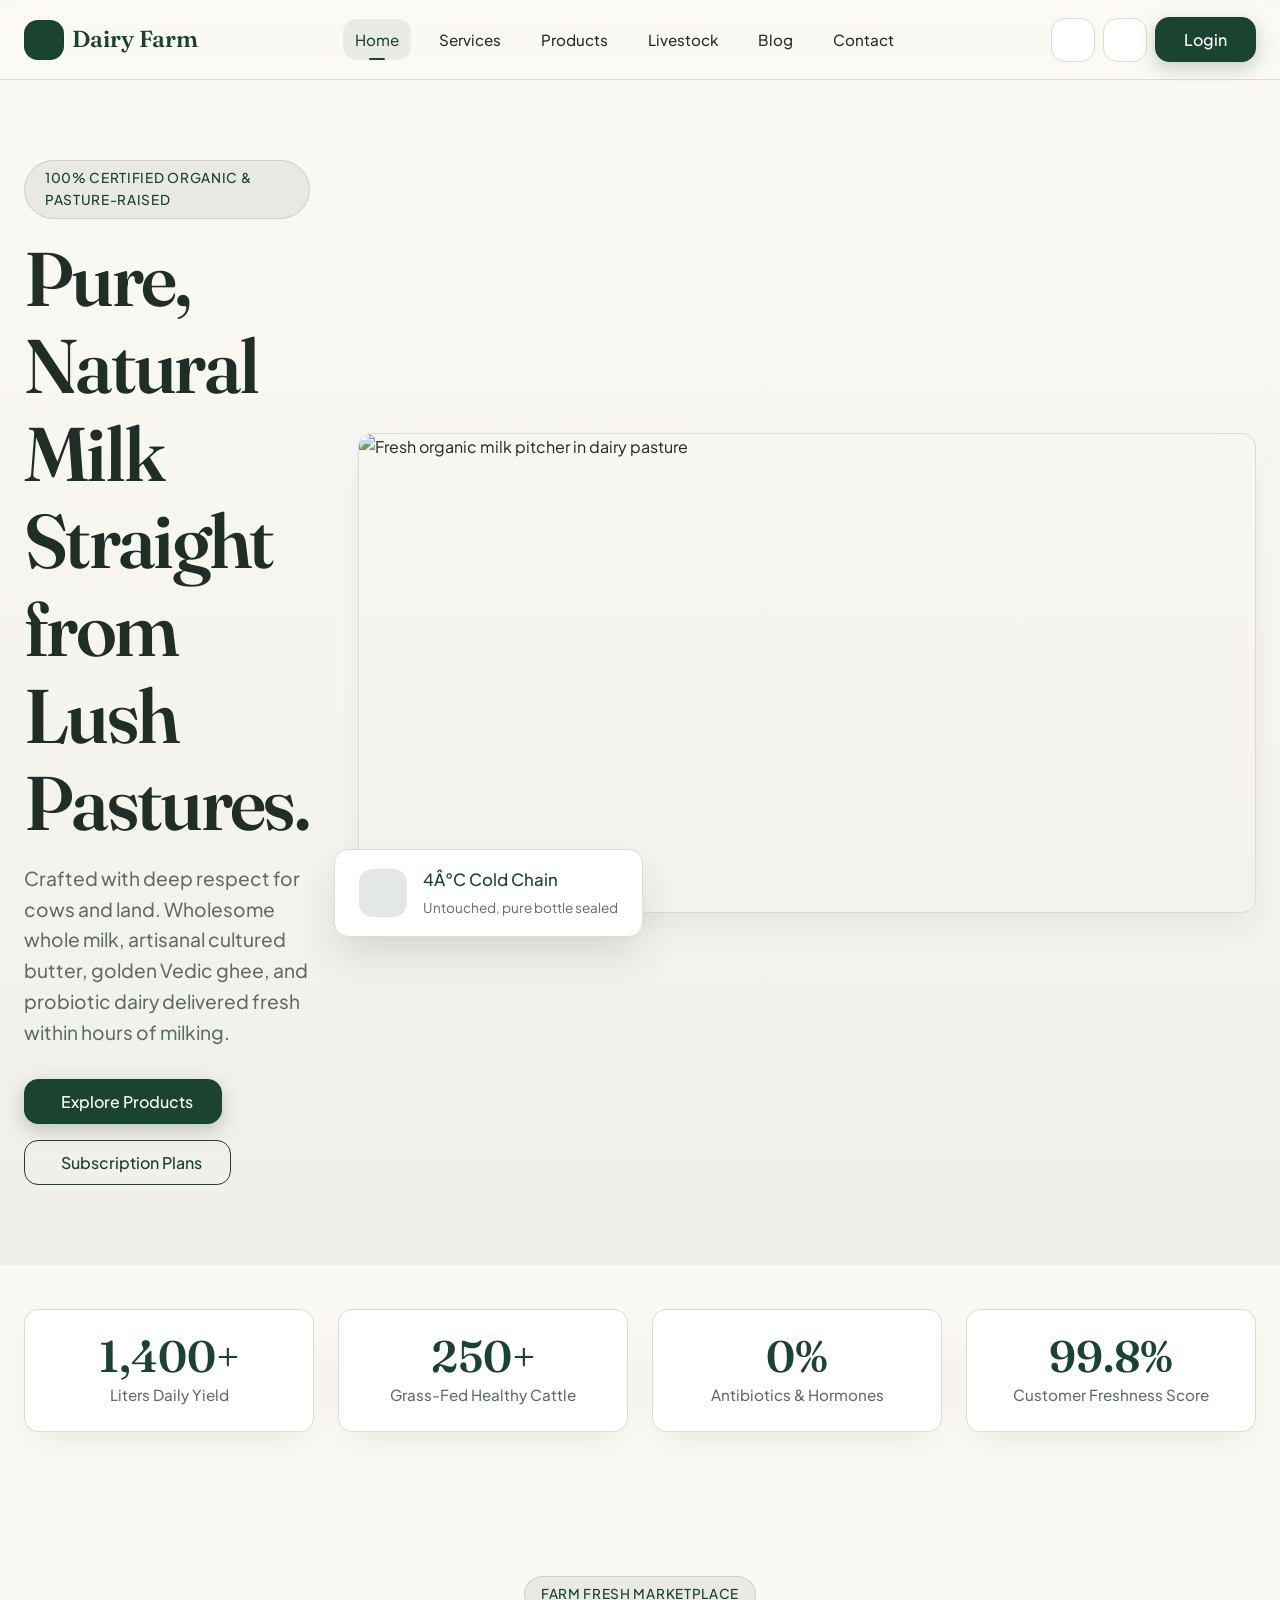
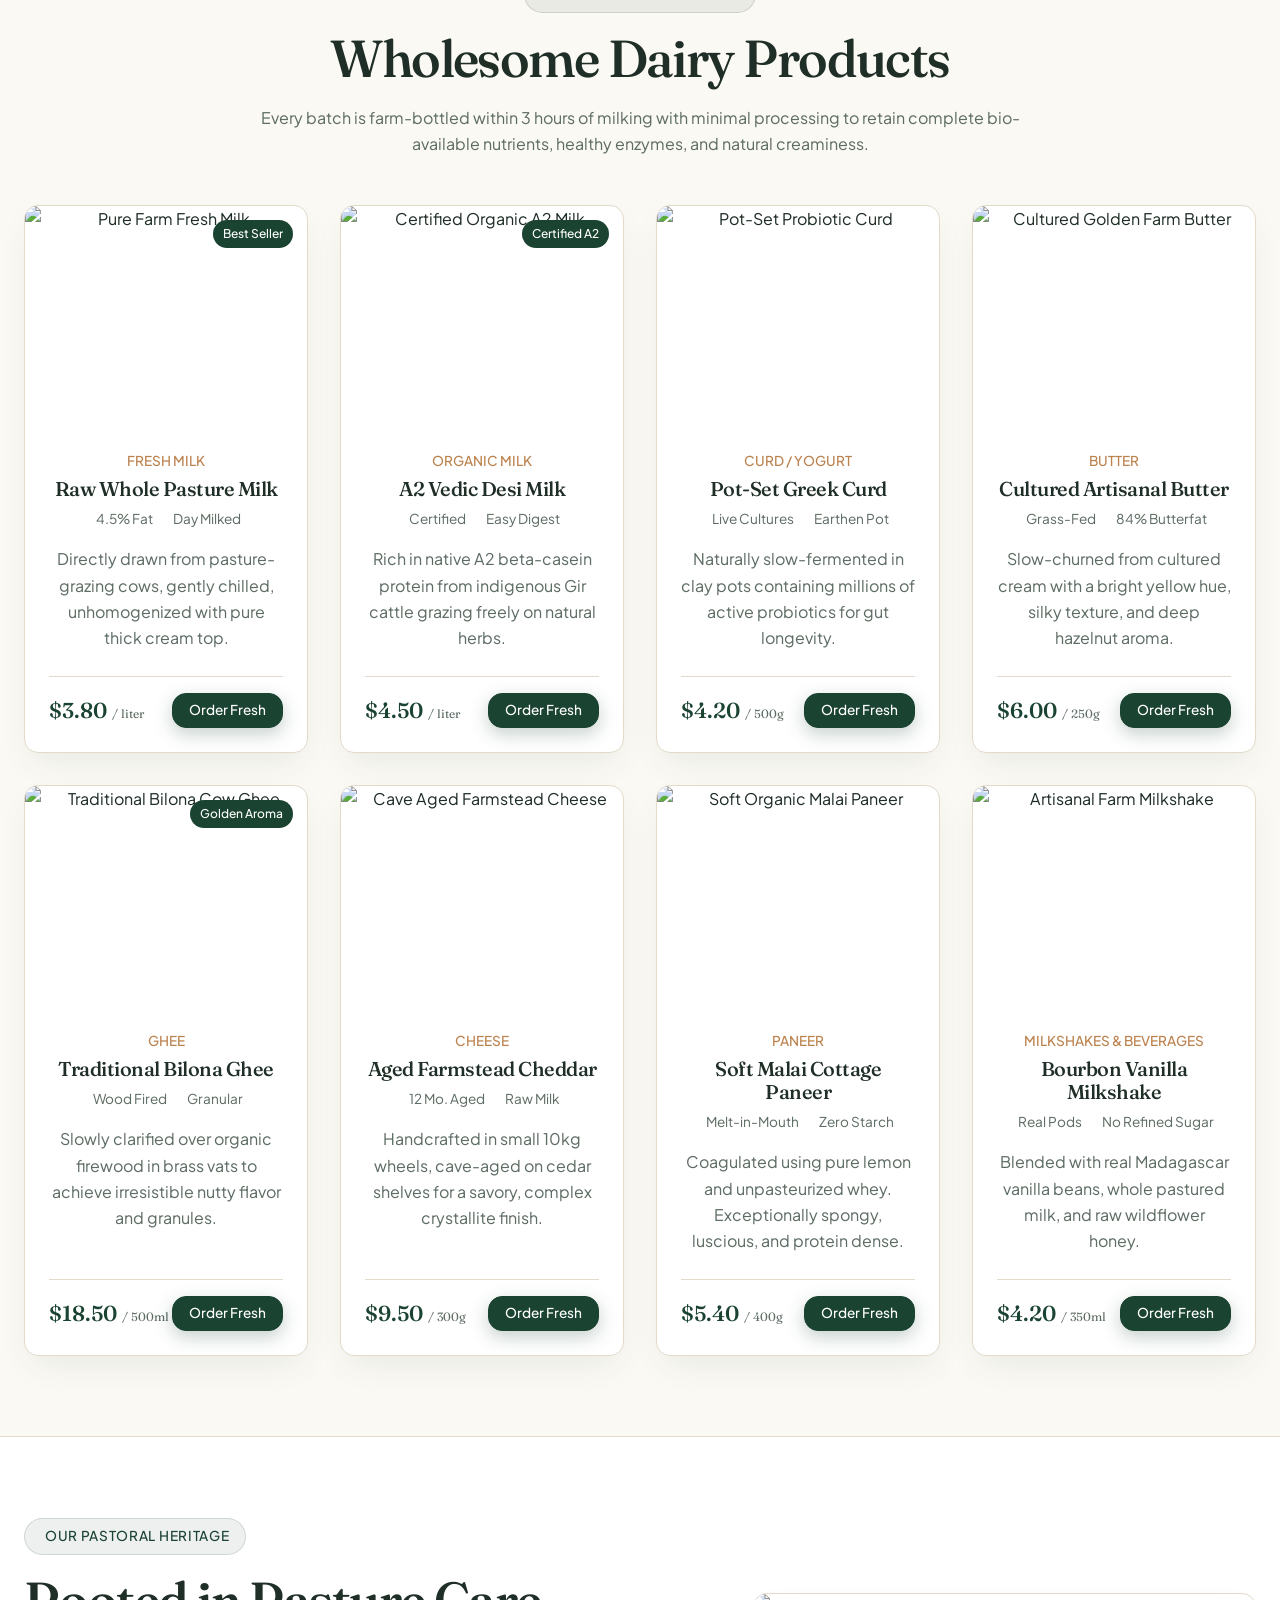
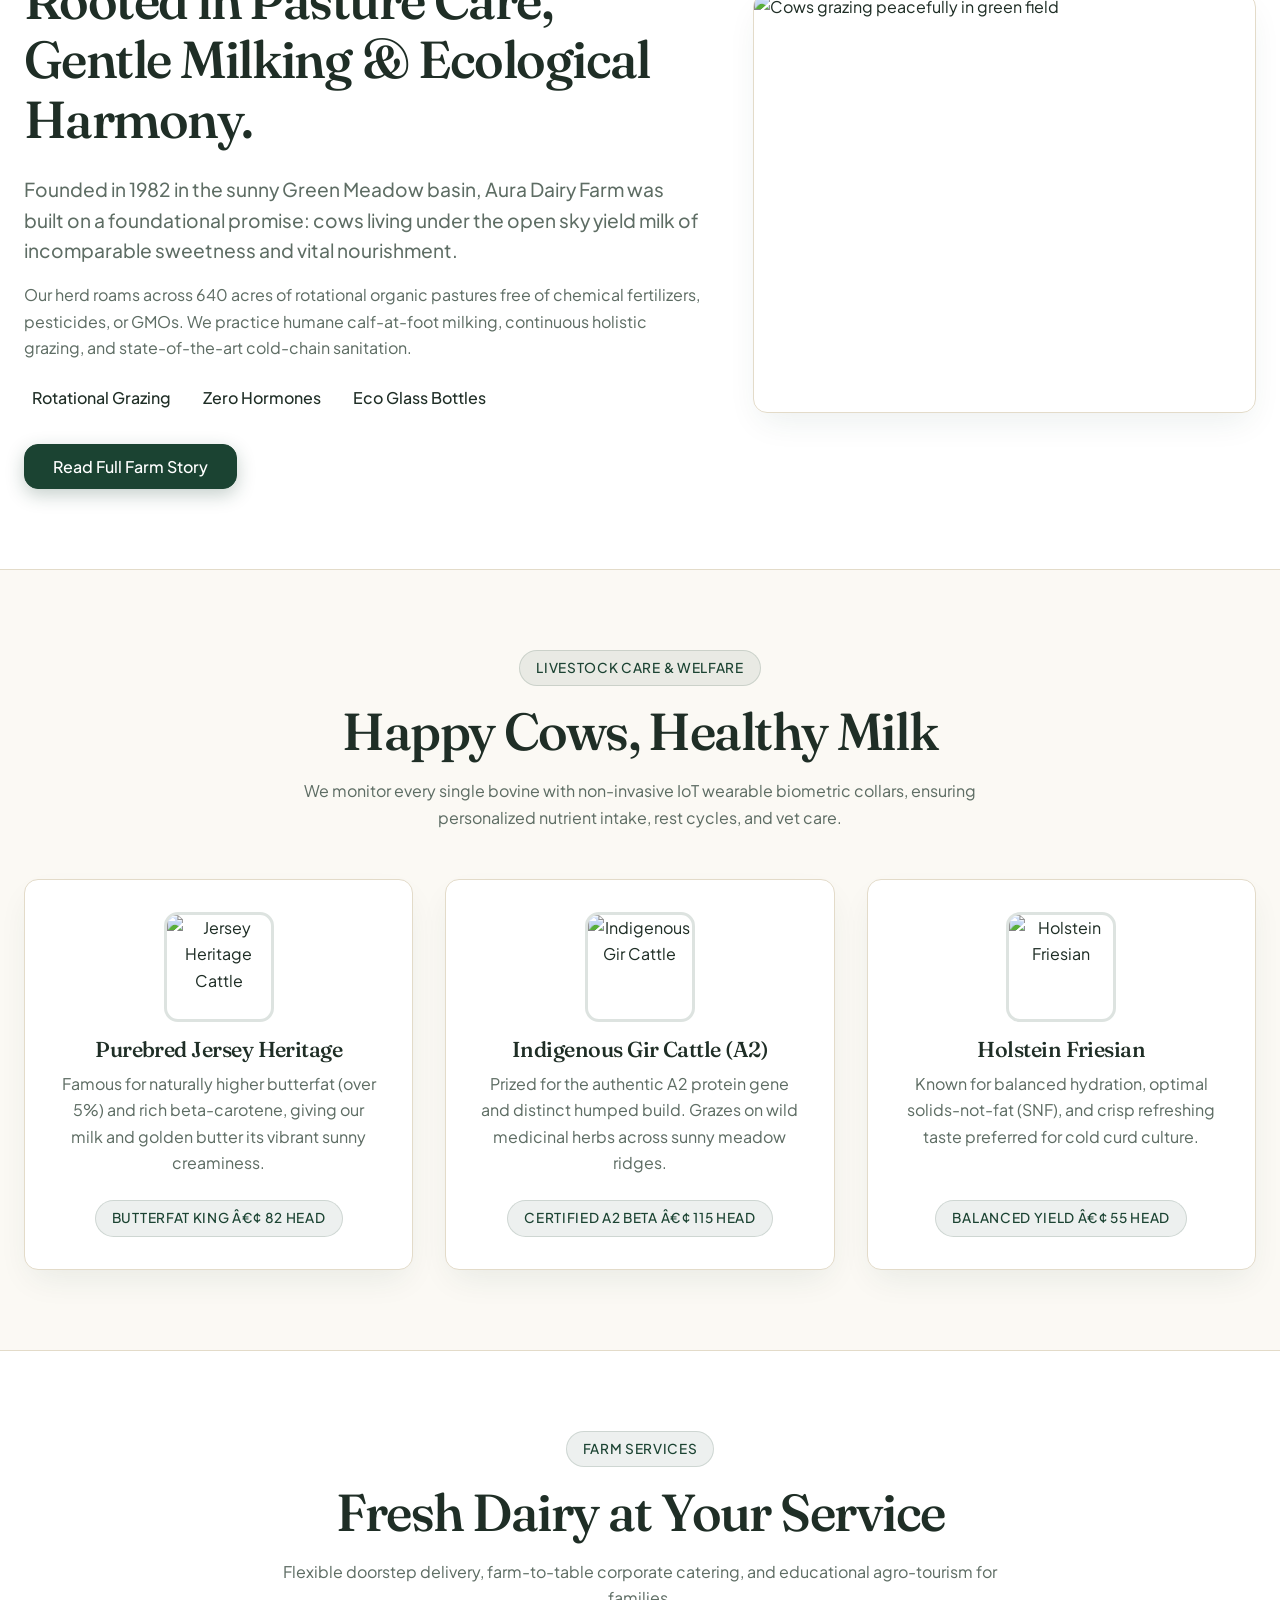
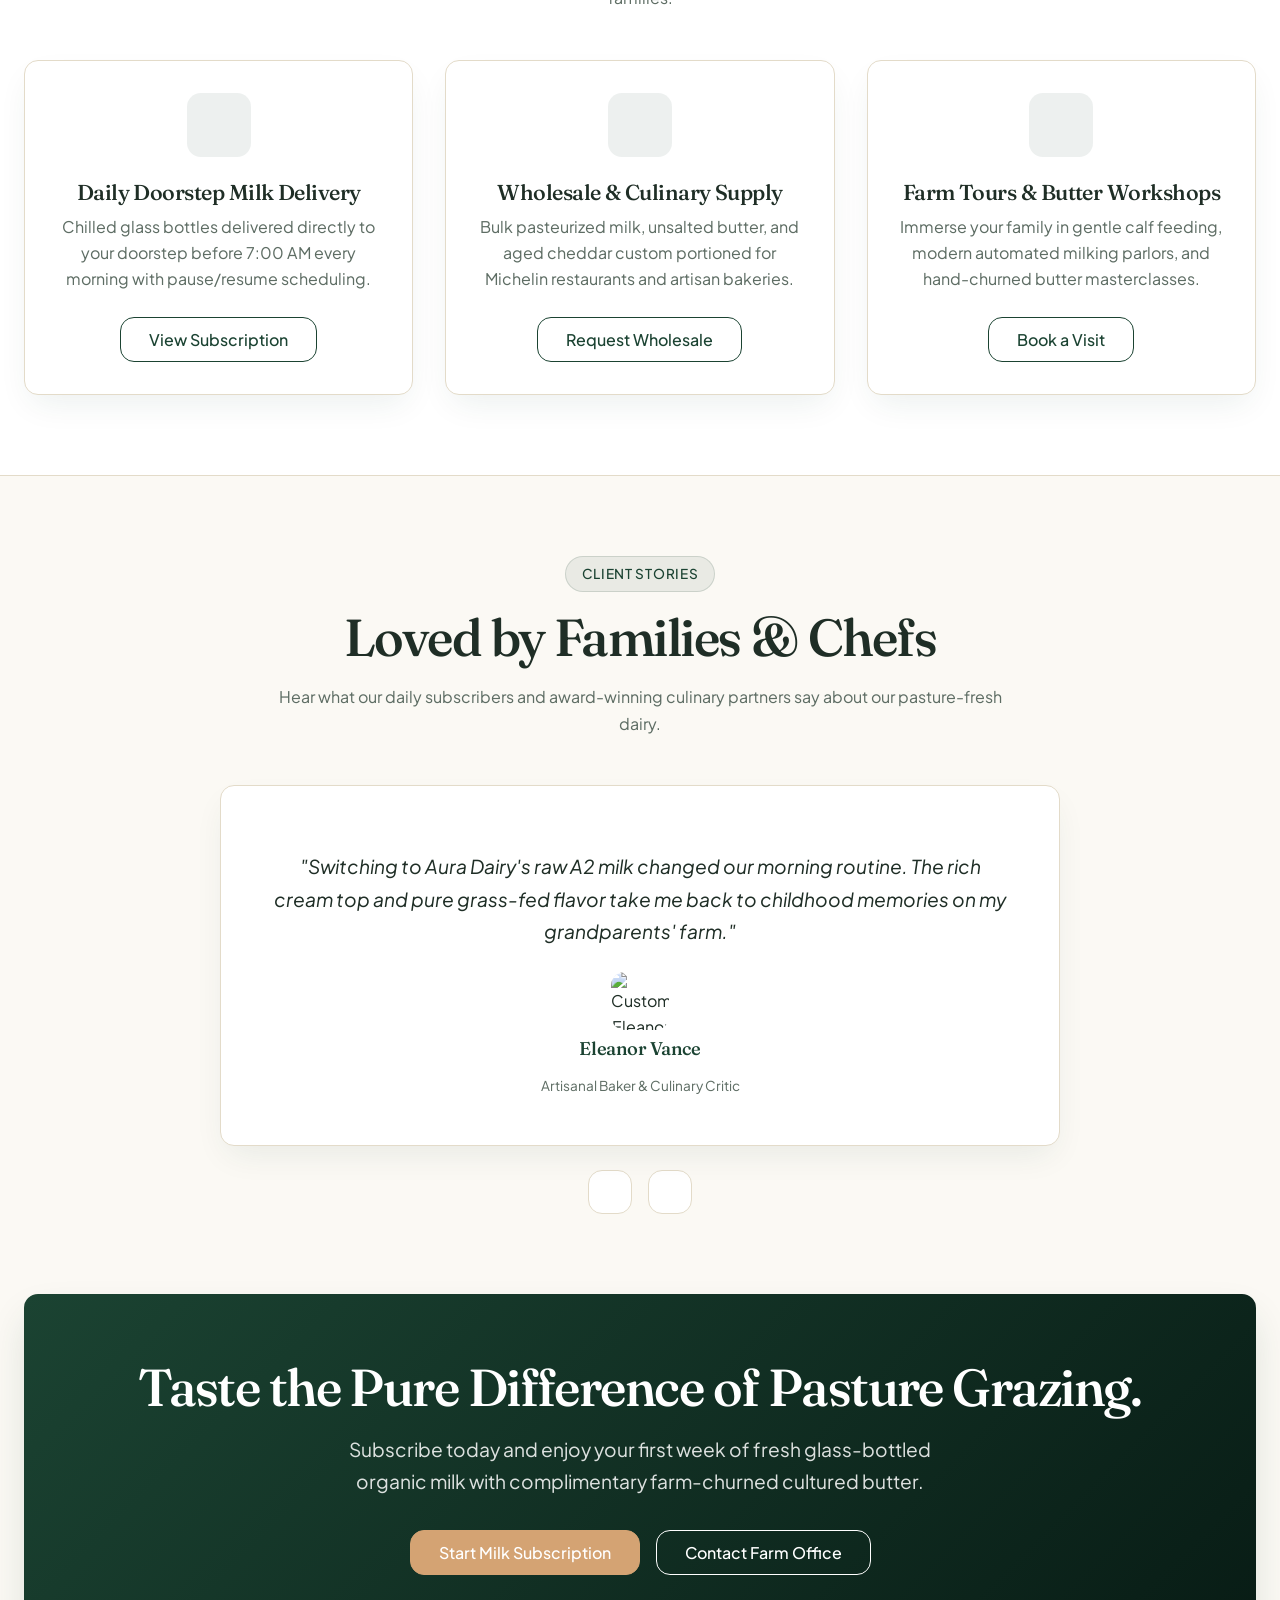
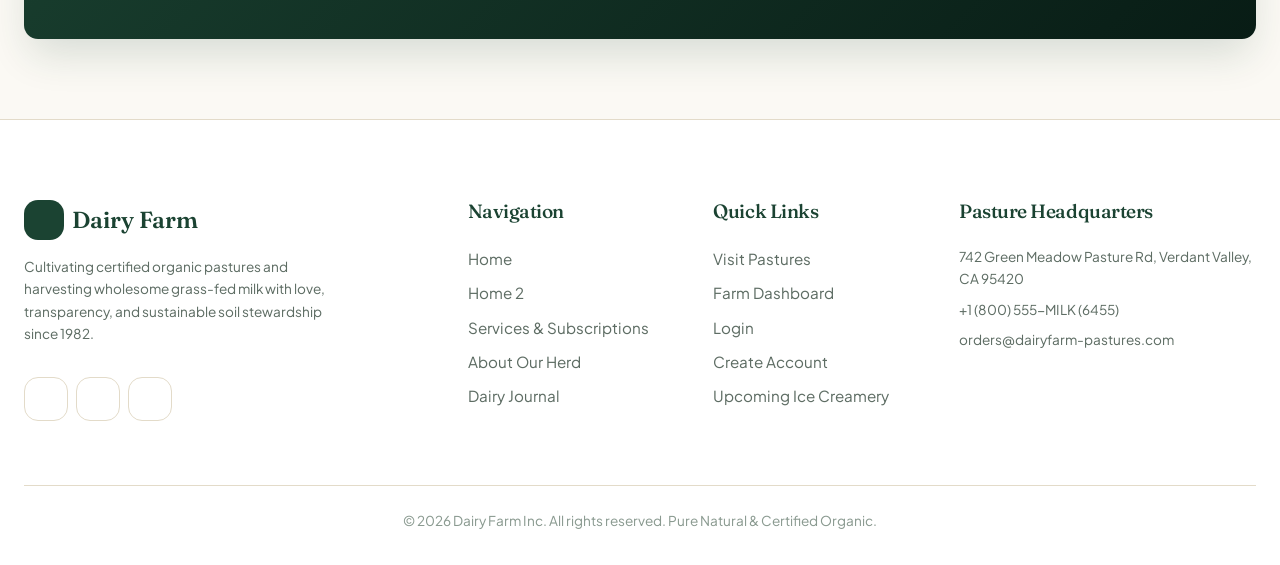
==== commit f7a861bc: "25.IN CREATE ACOOUNT PAGE IN MOBILE VIEW ARRANGE THE TAB BUTTON PROEPRLY." ====
--- a/index.html
+++ b/index.html
@@ -1,4 +1,4 @@
-<!DOCTYPE html>
+﻿<!DOCTYPE html>
 <html lang="en">
 <head>
   <meta charset="UTF-8">
@@ -61,18 +61,16 @@
       <!-- Desktop Nav (>1024px) -->
       <nav class="nav-desktop" aria-label="Main Navigation">
         <a href="index.html" class="nav-link active">Home</a>
-        <a href="home2.html" class="nav-link">Home 2</a>
         <a href="services.html" class="nav-link">Services</a>
         <a href="#products" class="nav-link">Products</a>
         <a href="#livestock" class="nav-link">Livestock</a>
         <a href="blog.html" class="nav-link">Blog</a>
         <a href="contact.html" class="nav-link">Contact</a>
-        <a href="dashboard.html" class="nav-link">Dashboard</a>
       </nav>
 
       <!-- Header Actions -->
       <div class="header-actions">
-        <!-- RTL Toggle Button (Double Arrow Icon ⇆) -->
+        <!-- RTL Toggle Button (Double Arrow Icon â‡†) -->
         <button type="button" class="btn-icon rtl-toggle-btn" aria-label="Toggle RTL Direction" title="Toggle RTL">
           <i class="ph-bold ph-arrows-left-right"></i>
         </button>
@@ -108,13 +106,11 @@
 
     <nav class="mobile-nav-links">
       <a href="index.html" class="mobile-nav-link active"><i class="ph ph-house"></i> Home</a>
-      <a href="home2.html" class="mobile-nav-link"><i class="ph ph-sparkle"></i> Home 2</a>
       <a href="services.html" class="mobile-nav-link"><i class="ph ph-gear"></i> Services</a>
       <a href="#products" class="mobile-nav-link"><i class="ph ph-shopping-bag"></i> Products</a>
       <a href="#livestock" class="mobile-nav-link"><i class="ph ph-paw-print"></i> Livestock</a>
       <a href="blog.html" class="mobile-nav-link"><i class="ph ph-newspaper"></i> Blog</a>
       <a href="contact.html" class="mobile-nav-link"><i class="ph ph-envelope-simple"></i> Contact</a>
-      <a href="dashboard.html" class="mobile-nav-link"><i class="ph ph-chart-pie-slice"></i> Dashboard</a>
     </nav>
 
     <div class="drawer-footer-actions">
@@ -166,7 +162,7 @@
               <i class="ph-bold ph-shield-check"></i>
             </div>
             <div>
-              <strong style="display: block; font-size: 1.05rem; color: var(--color-primary);">4°C Cold Chain</strong>
+              <strong style="display: block; font-size: 1.05rem; color: var(--color-primary);">4Â°C Cold Chain</strong>
               <small style="color: var(--color-text-muted);">Untouched, pure bottle sealed</small>
             </div>
           </div>
@@ -431,7 +427,7 @@
             <h3 class="card-title">Purebred Jersey Heritage</h3>
             <p class="card-text">Famous for naturally higher butterfat (over 5%) and rich beta-carotene, giving our milk and golden butter its vibrant sunny creaminess.</p>
             <div class="card-footer">
-              <span class="section-badge" style="margin: 0;">Butterfat King • 82 Head</span>
+              <span class="section-badge" style="margin: 0;">Butterfat King â€¢ 82 Head</span>
             </div>
           </div>
 
@@ -440,7 +436,7 @@
             <h3 class="card-title">Indigenous Gir Cattle (A2)</h3>
             <p class="card-text">Prized for the authentic A2 protein gene and distinct humped build. Grazes on wild medicinal herbs across sunny meadow ridges.</p>
             <div class="card-footer">
-              <span class="section-badge" style="margin: 0;">Certified A2 Beta • 115 Head</span>
+              <span class="section-badge" style="margin: 0;">Certified A2 Beta â€¢ 115 Head</span>
             </div>
           </div>
 
@@ -449,7 +445,7 @@
             <h3 class="card-title">Holstein Friesian</h3>
             <p class="card-text">Known for balanced hydration, optimal solids-not-fat (SNF), and crisp refreshing taste preferred for cold curd culture.</p>
             <div class="card-footer">
-              <span class="section-badge" style="margin: 0;">Balanced Yield • 55 Head</span>
+              <span class="section-badge" style="margin: 0;">Balanced Yield â€¢ 55 Head</span>
             </div>
           </div>
         </div>
@@ -624,3 +620,4 @@
   <script src="assets/js/main.js"></script>
 </body>
 </html>
+
--- a/assets/css/style.css
+++ b/assets/css/style.css
@@ -1,4 +1,4 @@
-/* ==========================================================================
+﻿/* ==========================================================================
    DAIRY FARM - DESIGN SYSTEM & MASTER STYLESHEET
    Aesthetic: Organic-Refined Agritech & Pure Dairy Artisan
    ========================================================================== */
@@ -668,6 +668,7 @@
 
 .hero-text {
   text-align: left;
+  max-width: 100%;
 }
 
 .hero-text .section-badge {
@@ -677,6 +678,8 @@
 .hero-title {
   animation: heroSlideUp 0.8s cubic-bezier(0.16, 1, 0.3, 1) both;
   will-change: transform, opacity;
+  white-space: normal !important;
+  word-break: break-word;
 }
 
 .hero-subtitle {
@@ -686,12 +689,15 @@
   margin-block-end: var(--space-5);
   animation: heroSlideUp 0.8s 0.15s cubic-bezier(0.16, 1, 0.3, 1) both;
   will-change: transform, opacity;
+  white-space: normal !important;
+  word-break: break-word;
 }
 
 .hero-btn-group {
   display: flex;
   align-items: center;
   gap: var(--space-3);
+  flex-wrap: wrap;
   animation: heroSlideUp 0.8s 0.3s cubic-bezier(0.16, 1, 0.3, 1) both;
   will-change: transform, opacity;
 }
@@ -1632,6 +1638,35 @@
   overflow-y: auto;
 }
 
+
+/* Calculator Grid (Home 2) */
+.calc-grid {
+  background: var(--color-secondary);
+  border: 1px solid var(--color-border);
+  border-radius: var(--radius-global);
+  padding: var(--space-6);
+  box-shadow: var(--shadow-global);
+  display: grid;
+  grid-template-columns: 1.2fr 1fr;
+  gap: var(--space-6);
+  align-items: center;
+}
+
+
+/* Contact Page Grids */
+.contact-grid {
+  display: grid;
+  grid-template-columns: 1.1fr 0.9fr;
+  gap: var(--space-6);
+  align-items: start;
+}
+
+.form-row-grid {
+  display: grid;
+  grid-template-columns: 1fr 1fr;
+  gap: var(--space-3);
+}
+
 /* ==========================================================================
    18. RESPONSIVE BREAKPOINTS (STEP 7)
    ========================================================================== */
@@ -1643,21 +1678,23 @@
   }
 }
 
-/* Desktop — Full Horizontal Navbar */
+/* Desktop â€” Full Horizontal Navbar */
 @media (min-width: 1025px) and (max-width: 1439px) {
   .nav-desktop {
     gap: var(--space-3);
   }
 }
 
-/* Tablet + Mobile — Hamburger Starts HERE (<= 1024px) */
+/* Tablet + Mobile â€” Hamburger Starts HERE (<= 1024px) */
 @media (max-width: 1024px) {
   .nav-desktop {
     display: none; /* Hidden on <= 1024px */
   }
 
-  .header-actions .theme-toggle-btn {
-    display: none; /* Step 6: Hidden from header on <= 1024px, placed INSIDE hamburger drawer only */
+  .header-actions .theme-toggle-btn,
+  .header-actions .rtl-toggle-btn,
+  .header-actions #headerLoginBtn {
+    display: none;
   }
 
   .hamburger-btn {
@@ -1670,9 +1707,12 @@
     --size-h3: 1.85rem;
   }
 
-  .hero-content-wrap {
+  
+
+  
+
+  .contact-grid {
     grid-template-columns: 1fr;
-    text-align: center;
   }
 
   .hero-text {
@@ -1741,6 +1781,36 @@
   }
 }
 
+
+  /* Mobile Layout Fixes (Moved from 360px) */
+  .form-row-grid {
+    grid-template-columns: 1fr;
+  }
+  .dash-topbar {
+    height: auto;
+    min-height: 72px;
+    padding-block: var(--space-4);
+    flex-direction: column;
+    align-items: flex-start;
+    gap: var(--space-4);
+  }
+  .dash-topbar > div:last-child {
+    width: 100%;
+    flex-wrap: wrap;
+  }
+  .dash-search-input {
+    flex: 1 1 100%;
+    max-width: 100%;
+    order: 2;
+    margin-top: var(--space-2);
+  }
+  .dash-card-header {
+    flex-direction: column;
+    align-items: flex-start;
+    gap: var(--space-3);
+  }
+
+
 /* Small Mobile (<= 360px) */
 @media (max-width: 360px) {
   :root {
@@ -1756,10 +1826,6 @@
     max-width: 100vw;
   }
 
-  .hero-btn-group {
-    flex-direction: column;
-    width: 100%;
-  }
 
   .btn {
     width: 100%;
@@ -1771,3 +1837,28 @@
     grid-template-columns: 1fr;
   }
 }
+
+
+/* Utility for theme/rtl toggling */
+.no-transition * {
+  transition: none !important;
+}
+
+
+/* FAQ ACCORDION */
+.faq-body {
+  display: none;
+}
+.faq-item.active .faq-body {
+  display: block;
+}
+.faq-item.active .ph-caret-down {
+  transform: rotate(180deg);
+}
+
+
+
+
+
+
+
